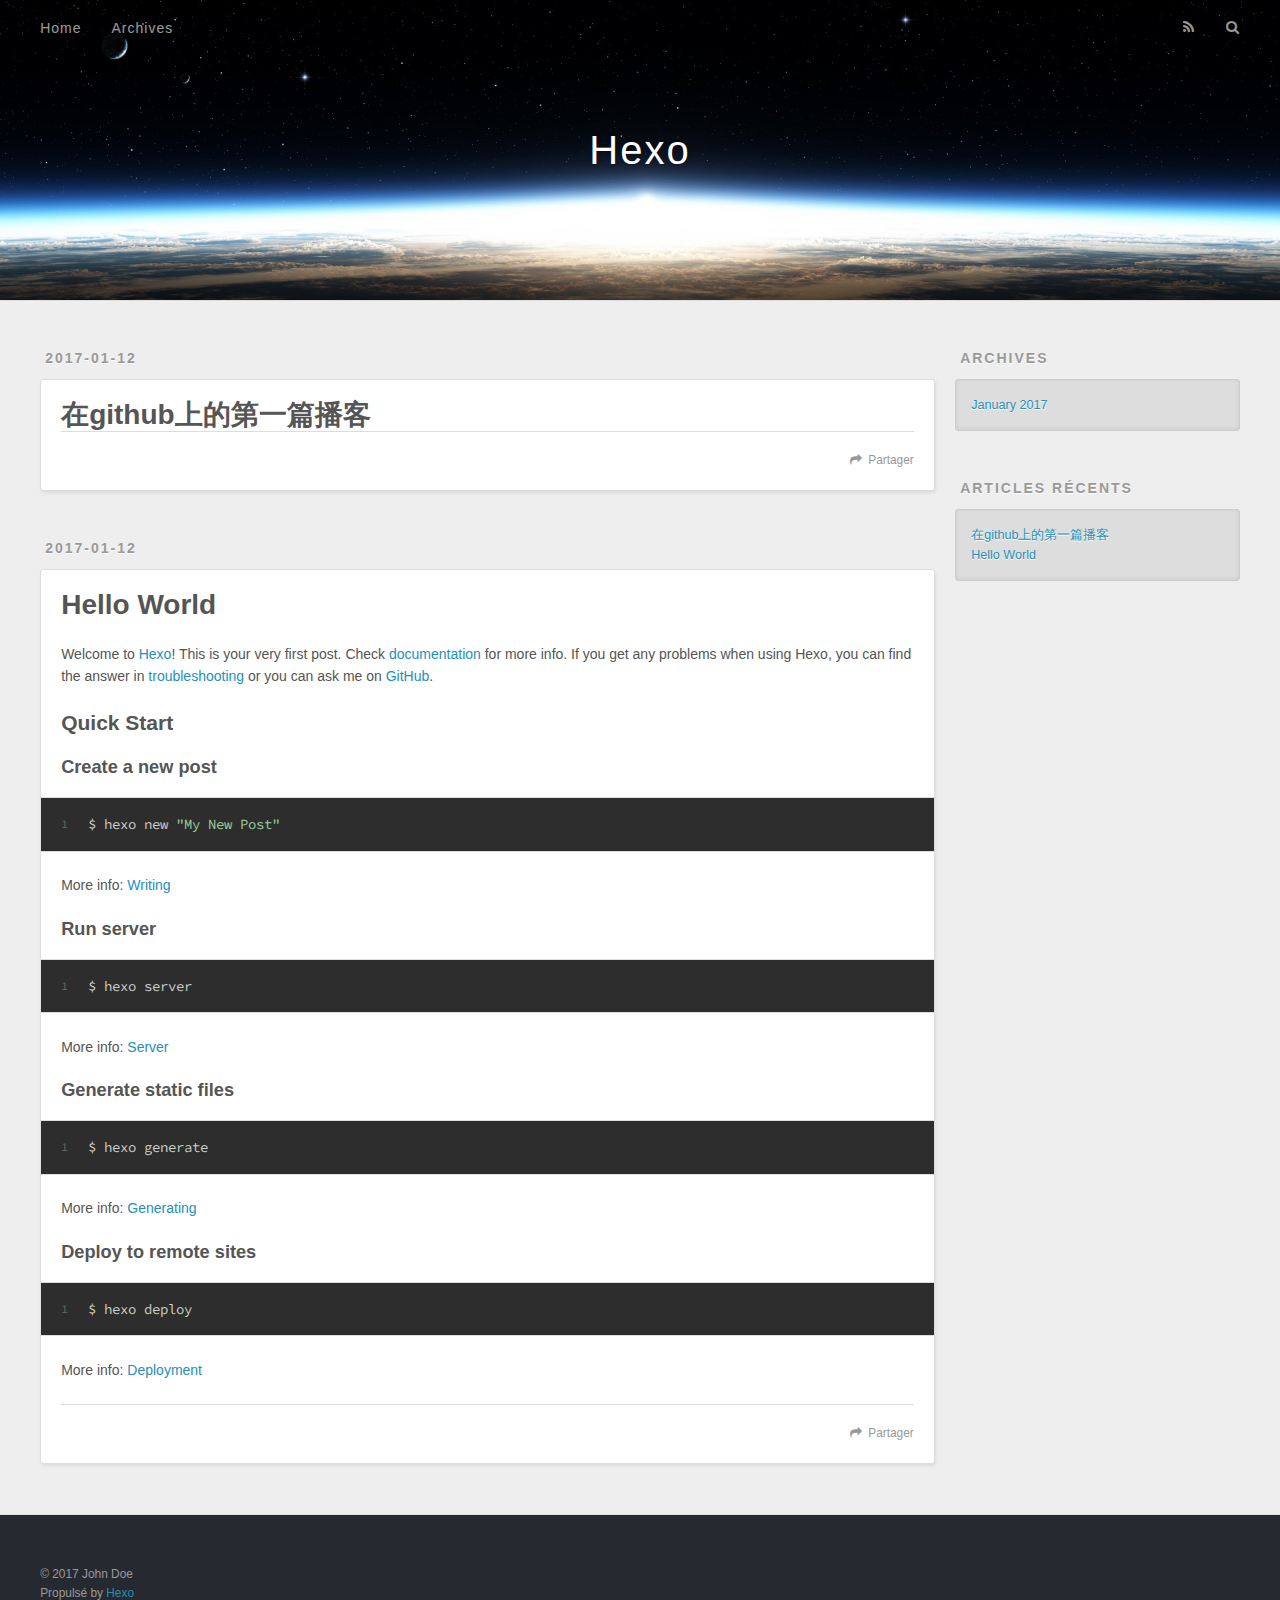
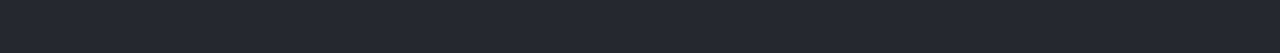
==== index.html @ 6d371002 "Site updated: 2017-01-12 11:27:15" ====
<!DOCTYPE html>
<html>
<head>
  <meta charset="utf-8">
  
  <title>Hexo</title>
  <meta name="viewport" content="width=device-width, initial-scale=1, maximum-scale=1">
  <meta property="og:type" content="website">
<meta property="og:title" content="Hexo">
<meta property="og:url" content="http://yoursite.com/index.html">
<meta property="og:site_name" content="Hexo">
<meta name="twitter:card" content="summary">
<meta name="twitter:title" content="Hexo">
  
    <link rel="alternate" href="/atom.xml" title="Hexo" type="application/atom+xml">
  
  
    <link rel="icon" href="/favicon.png">
  
  
    <link href="//fonts.googleapis.com/css?family=Source+Code+Pro" rel="stylesheet" type="text/css">
  
  <link rel="stylesheet" href="/css/style.css">
  

</head>

<body>
  <div id="container">
    <div id="wrap">
      <header id="header">
  <div id="banner"></div>
  <div id="header-outer" class="outer">
    <div id="header-title" class="inner">
      <h1 id="logo-wrap">
        <a href="/" id="logo">Hexo</a>
      </h1>
      
    </div>
    <div id="header-inner" class="inner">
      <nav id="main-nav">
        <a id="main-nav-toggle" class="nav-icon"></a>
        
          <a class="main-nav-link" href="/">Home</a>
        
          <a class="main-nav-link" href="/archives">Archives</a>
        
      </nav>
      <nav id="sub-nav">
        
          <a id="nav-rss-link" class="nav-icon" href="/atom.xml" title="Flux RSS"></a>
        
        <a id="nav-search-btn" class="nav-icon" title="Rechercher"></a>
      </nav>
      <div id="search-form-wrap">
        <form action="//google.com/search" method="get" accept-charset="UTF-8" class="search-form"><input type="search" name="q" results="0" class="search-form-input" placeholder="Search"><button type="submit" class="search-form-submit">&#xF002;</button><input type="hidden" name="sitesearch" value="http://yoursite.com"></form>
      </div>
    </div>
  </div>
</header>
      <div class="outer">
        <section id="main">
  
    <article id="post-article-title" class="article article-type-post" itemscope itemprop="blogPost">
  <div class="article-meta">
    <a href="/2017/01/12/article-title/" class="article-date">
  <time datetime="2017-01-12T03:21:33.000Z" itemprop="datePublished">2017-01-12</time>
</a>
    
  </div>
  <div class="article-inner">
    
    
      <header class="article-header">
        
  
    <h1 itemprop="name">
      <a class="article-title" href="/2017/01/12/article-title/">在github上的第一篇播客</a>
    </h1>
  

      </header>
    
    <div class="article-entry" itemprop="articleBody">
      
        
      
    </div>
    <footer class="article-footer">
      <a data-url="http://yoursite.com/2017/01/12/article-title/" data-id="cixtt9ewr0000ogtlp33upn6c" class="article-share-link">Partager</a>
      
      
    </footer>
  </div>
  
</article>


  
    <article id="post-hello-world" class="article article-type-post" itemscope itemprop="blogPost">
  <div class="article-meta">
    <a href="/2017/01/12/hello-world/" class="article-date">
  <time datetime="2017-01-12T02:37:30.314Z" itemprop="datePublished">2017-01-12</time>
</a>
    
  </div>
  <div class="article-inner">
    
    
      <header class="article-header">
        
  
    <h1 itemprop="name">
      <a class="article-title" href="/2017/01/12/hello-world/">Hello World</a>
    </h1>
  

      </header>
    
    <div class="article-entry" itemprop="articleBody">
      
        <p>Welcome to <a href="https://hexo.io/" target="_blank" rel="external">Hexo</a>! This is your very first post. Check <a href="https://hexo.io/docs/" target="_blank" rel="external">documentation</a> for more info. If you get any problems when using Hexo, you can find the answer in <a href="https://hexo.io/docs/troubleshooting.html" target="_blank" rel="external">troubleshooting</a> or you can ask me on <a href="https://github.com/hexojs/hexo/issues" target="_blank" rel="external">GitHub</a>.</p>
<h2 id="Quick-Start"><a href="#Quick-Start" class="headerlink" title="Quick Start"></a>Quick Start</h2><h3 id="Create-a-new-post"><a href="#Create-a-new-post" class="headerlink" title="Create a new post"></a>Create a new post</h3><figure class="highlight bash"><table><tr><td class="gutter"><pre><div class="line">1</div></pre></td><td class="code"><pre><div class="line">$ hexo new <span class="string">"My New Post"</span></div></pre></td></tr></table></figure>
<p>More info: <a href="https://hexo.io/docs/writing.html" target="_blank" rel="external">Writing</a></p>
<h3 id="Run-server"><a href="#Run-server" class="headerlink" title="Run server"></a>Run server</h3><figure class="highlight bash"><table><tr><td class="gutter"><pre><div class="line">1</div></pre></td><td class="code"><pre><div class="line">$ hexo server</div></pre></td></tr></table></figure>
<p>More info: <a href="https://hexo.io/docs/server.html" target="_blank" rel="external">Server</a></p>
<h3 id="Generate-static-files"><a href="#Generate-static-files" class="headerlink" title="Generate static files"></a>Generate static files</h3><figure class="highlight bash"><table><tr><td class="gutter"><pre><div class="line">1</div></pre></td><td class="code"><pre><div class="line">$ hexo generate</div></pre></td></tr></table></figure>
<p>More info: <a href="https://hexo.io/docs/generating.html" target="_blank" rel="external">Generating</a></p>
<h3 id="Deploy-to-remote-sites"><a href="#Deploy-to-remote-sites" class="headerlink" title="Deploy to remote sites"></a>Deploy to remote sites</h3><figure class="highlight bash"><table><tr><td class="gutter"><pre><div class="line">1</div></pre></td><td class="code"><pre><div class="line">$ hexo deploy</div></pre></td></tr></table></figure>
<p>More info: <a href="https://hexo.io/docs/deployment.html" target="_blank" rel="external">Deployment</a></p>

      
    </div>
    <footer class="article-footer">
      <a data-url="http://yoursite.com/2017/01/12/hello-world/" data-id="cixtt9ex60001ogtlxpns63i6" class="article-share-link">Partager</a>
      
      
    </footer>
  </div>
  
</article>


  

</section>
        
          <aside id="sidebar">
  
    

  
    

  
    
  
    
  <div class="widget-wrap">
    <h3 class="widget-title">Archives</h3>
    <div class="widget">
      <ul class="archive-list"><li class="archive-list-item"><a class="archive-list-link" href="/archives/2017/01/">January 2017</a></li></ul>
    </div>
  </div>


  
    
  <div class="widget-wrap">
    <h3 class="widget-title">Articles récents</h3>
    <div class="widget">
      <ul>
        
          <li>
            <a href="/2017/01/12/article-title/">在github上的第一篇播客</a>
          </li>
        
          <li>
            <a href="/2017/01/12/hello-world/">Hello World</a>
          </li>
        
      </ul>
    </div>
  </div>

  
</aside>
        
      </div>
      <footer id="footer">
  
  <div class="outer">
    <div id="footer-info" class="inner">
      &copy; 2017 John Doe<br>
      Propulsé by <a href="http://hexo.io/" target="_blank">Hexo</a>
    </div>
  </div>
</footer>
    </div>
    <nav id="mobile-nav">
  
    <a href="/" class="mobile-nav-link">Home</a>
  
    <a href="/archives" class="mobile-nav-link">Archives</a>
  
</nav>
    

<script src="//ajax.googleapis.com/ajax/libs/jquery/2.0.3/jquery.min.js"></script>


  <link rel="stylesheet" href="/fancybox/jquery.fancybox.css">
  <script src="/fancybox/jquery.fancybox.pack.js"></script>


<script src="/js/script.js"></script>

  </div>
</body>
</html>
---- css/style.css ----
body {
  width: 100%;
}
body:before,
body:after {
  content: "";
  display: table;
}
body:after {
  clear: both;
}
html,
body,
div,
span,
applet,
object,
iframe,
h1,
h2,
h3,
h4,
h5,
h6,
p,
blockquote,
pre,
a,
abbr,
acronym,
address,
big,
cite,
code,
del,
dfn,
em,
img,
ins,
kbd,
q,
s,
samp,
small,
strike,
strong,
sub,
sup,
tt,
var,
dl,
dt,
dd,
ol,
ul,
li,
fieldset,
form,
label,
legend,
table,
caption,
tbody,
tfoot,
thead,
tr,
th,
td {
  margin: 0;
  padding: 0;
  border: 0;
  outline: 0;
  font-weight: inherit;
  font-style: inherit;
  font-family: inherit;
  font-size: 100%;
  vertical-align: baseline;
}
body {
  line-height: 1;
  color: #000;
  background: #fff;
}
ol,
ul {
  list-style: none;
}
table {
  border-collapse: separate;
  border-spacing: 0;
  vertical-align: middle;
}
caption,
th,
td {
  text-align: left;
  font-weight: normal;
  vertical-align: middle;
}
a img {
  border: none;
}
input,
button {
  margin: 0;
  padding: 0;
}
input::-moz-focus-inner,
button::-moz-focus-inner {
  border: 0;
  padding: 0;
}
@font-face {
  font-family: FontAwesome;
  font-style: normal;
  font-weight: normal;
  src: url("fonts/fontawesome-webfont.eot?v=#4.0.3");
  src: url("fonts/fontawesome-webfont.eot?#iefix&v=#4.0.3") format("embedded-opentype"), url("fonts/fontawesome-webfont.woff?v=#4.0.3") format("woff"), url("fonts/fontawesome-webfont.ttf?v=#4.0.3") format("truetype"), url("fonts/fontawesome-webfont.svg#fontawesomeregular?v=#4.0.3") format("svg");
}
html,
body,
#container {
  height: 100%;
}
body {
  background: #eee;
  font: 14px "Helvetica Neue", Helvetica, Arial, sans-serif;
  -webkit-text-size-adjust: 100%;
}
.outer {
  max-width: 1220px;
  margin: 0 auto;
  padding: 0 20px;
}
.outer:before,
.outer:after {
  content: "";
  display: table;
}
.outer:after {
  clear: both;
}
.inner {
  display: inline;
  float: left;
  width: 98.33333333333333%;
  margin: 0 0.833333333333333%;
}
.left,
.alignleft {
  float: left;
}
.right,
.alignright {
  float: right;
}
.clear {
  clear: both;
}
#container {
  position: relative;
}
.mobile-nav-on {
  overflow: hidden;
}
#wrap {
  height: 100%;
  width: 100%;
  position: absolute;
  top: 0;
  left: 0;
  -webkit-transition: 0.2s ease-out;
  -moz-transition: 0.2s ease-out;
  -ms-transition: 0.2s ease-out;
  transition: 0.2s ease-out;
  z-index: 1;
  background: #eee;
}
.mobile-nav-on #wrap {
  left: 280px;
}
@media screen and (min-width: 768px) {
  #main {
    display: inline;
    float: left;
    width: 73.33333333333333%;
    margin: 0 0.833333333333333%;
  }
}
.article-date,
.article-category-link,
.archive-year,
.widget-title {
  text-decoration: none;
  text-transform: uppercase;
  letter-spacing: 2px;
  color: #999;
  margin-bottom: 1em;
  margin-left: 5px;
  line-height: 1em;
  text-shadow: 0 1px #fff;
  font-weight: bold;
}
.article-inner,
.archive-article-inner {
  background: #fff;
  -webkit-box-shadow: 1px 2px 3px #ddd;
  box-shadow: 1px 2px 3px #ddd;
  border: 1px solid #ddd;
  border-radius: 3px;
}
.article-entry h1,
.widget h1 {
  font-size: 2em;
}
.article-entry h2,
.widget h2 {
  font-size: 1.5em;
}
.article-entry h3,
.widget h3 {
  font-size: 1.3em;
}
.article-entry h4,
.widget h4 {
  font-size: 1.2em;
}
.article-entry h5,
.widget h5 {
  font-size: 1em;
}
.article-entry h6,
.widget h6 {
  font-size: 1em;
  color: #999;
}
.article-entry hr,
.widget hr {
  border: 1px dashed #ddd;
}
.article-entry strong,
.widget strong {
  font-weight: bold;
}
.article-entry em,
.widget em,
.article-entry cite,
.widget cite {
  font-style: italic;
}
.article-entry sup,
.widget sup,
.article-entry sub,
.widget sub {
  font-size: 0.75em;
  line-height: 0;
  position: relative;
  vertical-align: baseline;
}
.article-entry sup,
.widget sup {
  top: -0.5em;
}
.article-entry sub,
.widget sub {
  bottom: -0.2em;
}
.article-entry small,
.widget small {
  font-size: 0.85em;
}
.article-entry acronym,
.widget acronym,
.article-entry abbr,
.widget abbr {
  border-bottom: 1px dotted;
}
.article-entry ul,
.widget ul,
.article-entry ol,
.widget ol,
.article-entry dl,
.widget dl {
  margin: 0 20px;
  line-height: 1.6em;
}
.article-entry ul ul,
.widget ul ul,
.article-entry ol ul,
.widget ol ul,
.article-entry ul ol,
.widget ul ol,
.article-entry ol ol,
.widget ol ol {
  margin-top: 0;
  margin-bottom: 0;
}
.article-entry ul,
.widget ul {
  list-style: disc;
}
.article-entry ol,
.widget ol {
  list-style: decimal;
}
.article-entry dt,
.widget dt {
  font-weight: bold;
}
#header {
  height: 300px;
  position: relative;
  border-bottom: 1px solid #ddd;
}
#header:before,
#header:after {
  content: "";
  position: absolute;
  left: 0;
  right: 0;
  height: 40px;
}
#header:before {
  top: 0;
  background: -webkit-linear-gradient(rgba(0,0,0,0.2), transparent);
  background: -moz-linear-gradient(rgba(0,0,0,0.2), transparent);
  background: -ms-linear-gradient(rgba(0,0,0,0.2), transparent);
  background: linear-gradient(rgba(0,0,0,0.2), transparent);
}
#header:after {
  bottom: 0;
  background: -webkit-linear-gradient(transparent, rgba(0,0,0,0.2));
  background: -moz-linear-gradient(transparent, rgba(0,0,0,0.2));
  background: -ms-linear-gradient(transparent, rgba(0,0,0,0.2));
  background: linear-gradient(transparent, rgba(0,0,0,0.2));
}
#header-outer {
  height: 100%;
  position: relative;
}
#header-inner {
  position: relative;
  overflow: hidden;
}
#banner {
  position: absolute;
  top: 0;
  left: 0;
  width: 100%;
  height: 100%;
  background: url("images/banner.jpg") center #000;
  -webkit-background-size: cover;
  -moz-background-size: cover;
  background-size: cover;
  z-index: -1;
}
#header-title {
  text-align: center;
  height: 40px;
  position: absolute;
  top: 50%;
  left: 0;
  margin-top: -20px;
}
#logo,
#subtitle {
  text-decoration: none;
  color: #fff;
  font-weight: 300;
  text-shadow: 0 1px 4px rgba(0,0,0,0.3);
}
#logo {
  font-size: 40px;
  line-height: 40px;
  letter-spacing: 2px;
}
#subtitle {
  font-size: 16px;
  line-height: 16px;
  letter-spacing: 1px;
}
#subtitle-wrap {
  margin-top: 16px;
}
#main-nav {
  float: left;
  margin-left: -15px;
}
.nav-icon,
.main-nav-link {
  float: left;
  color: #fff;
  opacity: 0.6;
  text-decoration: none;
  text-shadow: 0 1px rgba(0,0,0,0.2);
  -webkit-transition: opacity 0.2s;
  -moz-transition: opacity 0.2s;
  -ms-transition: opacity 0.2s;
  transition: opacity 0.2s;
  display: block;
  padding: 20px 15px;
}
.nav-icon:hover,
.main-nav-link:hover {
  opacity: 1;
}
.nav-icon {
  font-family: FontAwesome;
  text-align: center;
  font-size: 14px;
  width: 14px;
  height: 14px;
  padding: 20px 15px;
  position: relative;
  cursor: pointer;
}
.main-nav-link {
  font-weight: 300;
  letter-spacing: 1px;
}
@media screen and (max-width: 479px) {
  .main-nav-link {
    display: none;
  }
}
#main-nav-toggle {
  display: none;
}
#main-nav-toggle:before {
  content: "\f0c9";
}
@media screen and (max-width: 479px) {
  #main-nav-toggle {
    display: block;
  }
}
#sub-nav {
  float: right;
  margin-right: -15px;
}
#nav-rss-link:before {
  content: "\f09e";
}
#nav-search-btn:before {
  content: "\f002";
}
#search-form-wrap {
  position: absolute;
  top: 15px;
  width: 150px;
  height: 30px;
  right: -150px;
  opacity: 0;
  -webkit-transition: 0.2s ease-out;
  -moz-transition: 0.2s ease-out;
  -ms-transition: 0.2s ease-out;
  transition: 0.2s ease-out;
}
#search-form-wrap.on {
  opacity: 1;
  right: 0;
}
@media screen and (max-width: 479px) {
  #search-form-wrap {
    width: 100%;
    right: -100%;
  }
}
.search-form {
  position: absolute;
  top: 0;
  left: 0;
  right: 0;
  background: #fff;
  padding: 5px 15px;
  border-radius: 15px;
  -webkit-box-shadow: 0 0 10px rgba(0,0,0,0.3);
  box-shadow: 0 0 10px rgba(0,0,0,0.3);
}
.search-form-input {
  border: none;
  background: none;
  color: #555;
  width: 100%;
  font: 13px "Helvetica Neue", Helvetica, Arial, sans-serif;
  outline: none;
}
.search-form-input::-webkit-search-results-decoration,
.search-form-input::-webkit-search-cancel-button {
  -webkit-appearance: none;
}
.search-form-submit {
  position: absolute;
  top: 50%;
  right: 10px;
  margin-top: -7px;
  font: 13px FontAwesome;
  border: none;
  background: none;
  color: #bbb;
  cursor: pointer;
}
.search-form-submit:hover,
.search-form-submit:focus {
  color: #777;
}
.article {
  margin: 50px 0;
}
.article-inner {
  overflow: hidden;
}
.article-meta:before,
.article-meta:after {
  content: "";
  display: table;
}
.article-meta:after {
  clear: both;
}
.article-date {
  float: left;
}
.article-category {
  float: left;
  line-height: 1em;
  color: #ccc;
  text-shadow: 0 1px #fff;
  margin-left: 8px;
}
.article-category:before {
  content: "\2022";
}
.article-category-link {
  margin: 0 12px 1em;
}
.article-header {
  padding: 20px 20px 0;
}
.article-title {
  text-decoration: none;
  font-size: 2em;
  font-weight: bold;
  color: #555;
  line-height: 1.1em;
  -webkit-transition: color 0.2s;
  -moz-transition: color 0.2s;
  -ms-transition: color 0.2s;
  transition: color 0.2s;
}
a.article-title:hover {
  color: #258fb8;
}
.article-entry {
  color: #555;
  padding: 0 20px;
}
.article-entry:before,
.article-entry:after {
  content: "";
  display: table;
}
.article-entry:after {
  clear: both;
}
.article-entry p,
.article-entry table {
  line-height: 1.6em;
  margin: 1.6em 0;
}
.article-entry h1,
.article-entry h2,
.article-entry h3,
.article-entry h4,
.article-entry h5,
.article-entry h6 {
  font-weight: bold;
}
.article-entry h1,
.article-entry h2,
.article-entry h3,
.article-entry h4,
.article-entry h5,
.article-entry h6 {
  line-height: 1.1em;
  margin: 1.1em 0;
}
.article-entry a {
  color: #258fb8;
  text-decoration: none;
}
.article-entry a:hover {
  text-decoration: underline;
}
.article-entry ul,
.article-entry ol,
.article-entry dl {
  margin-top: 1.6em;
  margin-bottom: 1.6em;
}
.article-entry img,
.article-entry video {
  max-width: 100%;
  height: auto;
  display: block;
  margin: auto;
}
.article-entry iframe {
  border: none;
}
.article-entry table {
  width: 100%;
  border-collapse: collapse;
  border-spacing: 0;
}
.article-entry th {
  font-weight: bold;
  border-bottom: 3px solid #ddd;
  padding-bottom: 0.5em;
}
.article-entry td {
  border-bottom: 1px solid #ddd;
  padding: 10px 0;
}
.article-entry blockquote {
  font-family: Georgia, "Times New Roman", serif;
  font-size: 1.4em;
  margin: 1.6em 20px;
  text-align: center;
}
.article-entry blockquote footer {
  font-size: 14px;
  margin: 1.6em 0;
  font-family: "Helvetica Neue", Helvetica, Arial, sans-serif;
}
.article-entry blockquote footer cite:before {
  content: "—";
  padding: 0 0.5em;
}
.article-entry .pullquote {
  text-align: left;
  width: 45%;
  margin: 0;
}
.article-entry .pullquote.left {
  margin-left: 0.5em;
  margin-right: 1em;
}
.article-entry .pullquote.right {
  margin-right: 0.5em;
  margin-left: 1em;
}
.article-entry .caption {
  color: #999;
  display: block;
  font-size: 0.9em;
  margin-top: 0.5em;
  position: relative;
  text-align: center;
}
.article-entry .video-container {
  position: relative;
  padding-top: 56.25%;
  height: 0;
  overflow: hidden;
}
.article-entry .video-container iframe,
.article-entry .video-container object,
.article-entry .video-container embed {
  position: absolute;
  top: 0;
  left: 0;
  width: 100%;
  height: 100%;
  margin-top: 0;
}
.article-more-link a {
  display: inline-block;
  line-height: 1em;
  padding: 6px 15px;
  border-radius: 15px;
  background: #eee;
  color: #999;
  text-shadow: 0 1px #fff;
  text-decoration: none;
}
.article-more-link a:hover {
  background: #258fb8;
  color: #fff;
  text-decoration: none;
  text-shadow: 0 1px #1e7293;
}
.article-footer {
  font-size: 0.85em;
  line-height: 1.6em;
  border-top: 1px solid #ddd;
  padding-top: 1.6em;
  margin: 0 20px 20px;
}
.article-footer:before,
.article-footer:after {
  content: "";
  display: table;
}
.article-footer:after {
  clear: both;
}
.article-footer a {
  color: #999;
  text-decoration: none;
}
.article-footer a:hover {
  color: #555;
}
.article-tag-list-item {
  float: left;
  margin-right: 10px;
}
.article-tag-list-link:before {
  content: "#";
}
.article-comment-link {
  float: right;
}
.article-comment-link:before {
  content: "\f075";
  font-family: FontAwesome;
  padding-right: 8px;
}
.article-share-link {
  cursor: pointer;
  float: right;
  margin-left: 20px;
}
.article-share-link:before {
  content: "\f064";
  font-family: FontAwesome;
  padding-right: 6px;
}
#article-nav {
  position: relative;
}
#article-nav:before,
#article-nav:after {
  content: "";
  display: table;
}
#article-nav:after {
  clear: both;
}
@media screen and (min-width: 768px) {
  #article-nav {
    margin: 50px 0;
  }
  #article-nav:before {
    width: 8px;
    height: 8px;
    position: absolute;
    top: 50%;
    left: 50%;
    margin-top: -4px;
    margin-left: -4px;
    content: "";
    border-radius: 50%;
    background: #ddd;
    -webkit-box-shadow: 0 1px 2px #fff;
    box-shadow: 0 1px 2px #fff;
  }
}
.article-nav-link-wrap {
  text-decoration: none;
  text-shadow: 0 1px #fff;
  color: #999;
  -webkit-box-sizing: border-box;
  -moz-box-sizing: border-box;
  box-sizing: border-box;
  margin-top: 50px;
  text-align: center;
  display: block;
}
.article-nav-link-wrap:hover {
  color: #555;
}
@media screen and (min-width: 768px) {
  .article-nav-link-wrap {
    width: 50%;
    margin-top: 0;
  }
}
@media screen and (min-width: 768px) {
  #article-nav-newer {
    float: left;
    text-align: right;
    padding-right: 20px;
  }
}
@media screen and (min-width: 768px) {
  #article-nav-older {
    float: right;
    text-align: left;
    padding-left: 20px;
  }
}
.article-nav-caption {
  text-transform: uppercase;
  letter-spacing: 2px;
  color: #ddd;
  line-height: 1em;
  font-weight: bold;
}
#article-nav-newer .article-nav-caption {
  margin-right: -2px;
}
.article-nav-title {
  font-size: 0.85em;
  line-height: 1.6em;
  margin-top: 0.5em;
}
.article-share-box {
  position: absolute;
  display: none;
  background: #fff;
  -webkit-box-shadow: 1px 2px 10px rgba(0,0,0,0.2);
  box-shadow: 1px 2px 10px rgba(0,0,0,0.2);
  border-radius: 3px;
  margin-left: -145px;
  overflow: hidden;
  z-index: 1;
}
.article-share-box.on {
  display: block;
}
.article-share-input {
  width: 100%;
  background: none;
  -webkit-box-sizing: border-box;
  -moz-box-sizing: border-box;
  box-sizing: border-box;
  font: 14px "Helvetica Neue", Helvetica, Arial, sans-serif;
  padding: 0 15px;
  color: #555;
  outline: none;
  border: 1px solid #ddd;
  border-radius: 3px 3px 0 0;
  height: 36px;
  line-height: 36px;
}
.article-share-links {
  background: #eee;
}
.article-share-links:before,
.article-share-links:after {
  content: "";
  display: table;
}
.article-share-links:after {
  clear: both;
}
.article-share-twitter,
.article-share-facebook,
.article-share-pinterest,
.article-share-google {
  width: 50px;
  height: 36px;
  display: block;
  float: left;
  position: relative;
  color: #999;
  text-shadow: 0 1px #fff;
}
.article-share-twitter:before,
.article-share-facebook:before,
.article-share-pinterest:before,
.article-share-google:before {
  font-size: 20px;
  font-family: FontAwesome;
  width: 20px;
  height: 20px;
  position: absolute;
  top: 50%;
  left: 50%;
  margin-top: -10px;
  margin-left: -10px;
  text-align: center;
}
.article-share-twitter:hover,
.article-share-facebook:hover,
.article-share-pinterest:hover,
.article-share-google:hover {
  color: #fff;
}
.article-share-twitter:before {
  content: "\f099";
}
.article-share-twitter:hover {
  background: #00aced;
  text-shadow: 0 1px #008abe;
}
.article-share-facebook:before {
  content: "\f09a";
}
.article-share-facebook:hover {
  background: #3b5998;
  text-shadow: 0 1px #2f477a;
}
.article-share-pinterest:before {
  content: "\f0d2";
}
.article-share-pinterest:hover {
  background: #cb2027;
  text-shadow: 0 1px #a21a1f;
}
.article-share-google:before {
  content: "\f0d5";
}
.article-share-google:hover {
  background: #dd4b39;
  text-shadow: 0 1px #be3221;
}
.article-gallery {
  background: #000;
  position: relative;
}
.article-gallery-photos {
  position: relative;
  overflow: hidden;
}
.article-gallery-img {
  display: none;
  max-width: 100%;
}
.article-gallery-img:first-child {
  display: block;
}
.article-gallery-img.loaded {
  position: absolute;
  display: block;
}
.article-gallery-img img {
  display: block;
  max-width: 100%;
  margin: 0 auto;
}
#comments {
  background: #fff;
  -webkit-box-shadow: 1px 2px 3px #ddd;
  box-shadow: 1px 2px 3px #ddd;
  padding: 20px;
  border: 1px solid #ddd;
  border-radius: 3px;
  margin: 50px 0;
}
#comments a {
  color: #258fb8;
}
.archives-wrap {
  margin: 50px 0;
}
.archives:before,
.archives:after {
  content: "";
  display: table;
}
.archives:after {
  clear: both;
}
.archive-year-wrap {
  margin-bottom: 1em;
}
.archives {
  -webkit-column-gap: 10px;
  -moz-column-gap: 10px;
  column-gap: 10px;
}
@media screen and (min-width: 480px) and (max-width: 767px) {
  .archives {
    -webkit-column-count: 2;
    -moz-column-count: 2;
    column-count: 2;
  }
}
@media screen and (min-width: 768px) {
  .archives {
    -webkit-column-count: 3;
    -moz-column-count: 3;
    column-count: 3;
  }
}
.archive-article {
  -webkit-column-break-inside: avoid;
  page-break-inside: avoid;
  overflow: hidden;
  break-inside: avoid-column;
}
.archive-article-inner {
  padding: 10px;
  margin-bottom: 15px;
}
.archive-article-title {
  text-decoration: none;
  font-weight: bold;
  color: #555;
  -webkit-transition: color 0.2s;
  -moz-transition: color 0.2s;
  -ms-transition: color 0.2s;
  transition: color 0.2s;
  line-height: 1.6em;
}
.archive-article-title:hover {
  color: #258fb8;
}
.archive-article-footer {
  margin-top: 1em;
}
.archive-article-date {
  color: #999;
  text-decoration: none;
  font-size: 0.85em;
  line-height: 1em;
  margin-bottom: 0.5em;
  display: block;
}
#page-nav {
  margin: 50px auto;
  background: #fff;
  -webkit-box-shadow: 1px 2px 3px #ddd;
  box-shadow: 1px 2px 3px #ddd;
  border: 1px solid #ddd;
  border-radius: 3px;
  text-align: center;
  color: #999;
  overflow: hidden;
}
#page-nav:before,
#page-nav:after {
  content: "";
  display: table;
}
#page-nav:after {
  clear: both;
}
#page-nav a,
#page-nav span {
  padding: 10px 20px;
  line-height: 1;
  height: 2ex;
}
#page-nav a {
  color: #999;
  text-decoration: none;
}
#page-nav a:hover {
  background: #999;
  color: #fff;
}
#page-nav .prev {
  float: left;
}
#page-nav .next {
  float: right;
}
#page-nav .page-number {
  display: inline-block;
}
@media screen and (max-width: 479px) {
  #page-nav .page-number {
    display: none;
  }
}
#page-nav .current {
  color: #555;
  font-weight: bold;
}
#page-nav .space {
  color: #ddd;
}
#footer {
  background: #262a30;
  padding: 50px 0;
  border-top: 1px solid #ddd;
  color: #999;
}
#footer a {
  color: #258fb8;
  text-decoration: none;
}
#footer a:hover {
  text-decoration: underline;
}
#footer-info {
  line-height: 1.6em;
  font-size: 0.85em;
}
.article-entry pre,
.article-entry .highlight {
  background: #2d2d2d;
  margin: 0 -20px;
  padding: 15px 20px;
  border-style: solid;
  border-color: #ddd;
  border-width: 1px 0;
  overflow: auto;
  color: #ccc;
  line-height: 22.400000000000002px;
}
.article-entry .highlight .gutter pre,
.article-entry .gist .gist-file .gist-data .line-numbers {
  color: #666;
  font-size: 0.85em;
}
.article-entry pre,
.article-entry code {
  font-family: "Source Code Pro", Consolas, Monaco, Menlo, Consolas, monospace;
}
.article-entry code {
  background: #eee;
  text-shadow: 0 1px #fff;
  padding: 0 0.3em;
}
.article-entry pre code {
  background: none;
  text-shadow: none;
  padding: 0;
}
.article-entry .highlight pre {
  border: none;
  margin: 0;
  padding: 0;
}
.article-entry .highlight table {
  margin: 0;
  width: auto;
}
.article-entry .highlight td {
  border: none;
  padding: 0;
}
.article-entry .highlight figcaption {
  font-size: 0.85em;
  color: #999;
  line-height: 1em;
  margin-bottom: 1em;
}
.article-entry .highlight figcaption:before,
.article-entry .highlight figcaption:after {
  content: "";
  display: table;
}
.article-entry .highlight figcaption:after {
  clear: both;
}
.article-entry .highlight figcaption a {
  float: right;
}
.article-entry .highlight .gutter pre {
  text-align: right;
  padding-right: 20px;
}
.article-entry .highlight .line {
  height: 22.400000000000002px;
}
.article-entry .highlight .line.marked {
  background: #515151;
}
.article-entry .gist {
  margin: 0 -20px;
  border-style: solid;
  border-color: #ddd;
  border-width: 1px 0;
  background: #2d2d2d;
  padding: 15px 20px 15px 0;
}
.article-entry .gist .gist-file {
  border: none;
  font-family: "Source Code Pro", Consolas, Monaco, Menlo, Consolas, monospace;
  margin: 0;
}
.article-entry .gist .gist-file .gist-data {
  background: none;
  border: none;
}
.article-entry .gist .gist-file .gist-data .line-numbers {
  background: none;
  border: none;
  padding: 0 20px 0 0;
}
.article-entry .gist .gist-file .gist-data .line-data {
  padding: 0 !important;
}
.article-entry .gist .gist-file .highlight {
  margin: 0;
  padding: 0;
  border: none;
}
.article-entry .gist .gist-file .gist-meta {
  background: #2d2d2d;
  color: #999;
  font: 0.85em "Helvetica Neue", Helvetica, Arial, sans-serif;
  text-shadow: 0 0;
  padding: 0;
  margin-top: 1em;
  margin-left: 20px;
}
.article-entry .gist .gist-file .gist-meta a {
  color: #258fb8;
  font-weight: normal;
}
.article-entry .gist .gist-file .gist-meta a:hover {
  text-decoration: underline;
}
pre .comment,
pre .title {
  color: #999;
}
pre .variable,
pre .attribute,
pre .tag,
pre .regexp,
pre .ruby .constant,
pre .xml .tag .title,
pre .xml .pi,
pre .xml .doctype,
pre .html .doctype,
pre .css .id,
pre .css .class,
pre .css .pseudo {
  color: #f2777a;
}
pre .number,
pre .preprocessor,
pre .built_in,
pre .literal,
pre .params,
pre .constant {
  color: #f99157;
}
pre .class,
pre .ruby .class .title,
pre .css .rules .attribute {
  color: #9c9;
}
pre .string,
pre .value,
pre .inheritance,
pre .header,
pre .ruby .symbol,
pre .xml .cdata {
  color: #9c9;
}
pre .css .hexcolor {
  color: #6cc;
}
pre .function,
pre .python .decorator,
pre .python .title,
pre .ruby .function .title,
pre .ruby .title .keyword,
pre .perl .sub,
pre .javascript .title,
pre .coffeescript .title {
  color: #69c;
}
pre .keyword,
pre .javascript .function {
  color: #c9c;
}
@media screen and (max-width: 479px) {
  #mobile-nav {
    position: absolute;
    top: 0;
    left: 0;
    width: 280px;
    height: 100%;
    background: #191919;
    border-right: 1px solid #fff;
  }
}
@media screen and (max-width: 479px) {
  .mobile-nav-link {
    display: block;
    color: #999;
    text-decoration: none;
    padding: 15px 20px;
    font-weight: bold;
  }
  .mobile-nav-link:hover {
    color: #fff;
  }
}
@media screen and (min-width: 768px) {
  #sidebar {
    display: inline;
    float: left;
    width: 23.333333333333332%;
    margin: 0 0.833333333333333%;
  }
}
.widget-wrap {
  margin: 50px 0;
}
.widget {
  color: #777;
  text-shadow: 0 1px #fff;
  background: #ddd;
  -webkit-box-shadow: 0 -1px 4px #ccc inset;
  box-shadow: 0 -1px 4px #ccc inset;
  border: 1px solid #ccc;
  padding: 15px;
  border-radius: 3px;
}
.widget a {
  color: #258fb8;
  text-decoration: none;
}
.widget a:hover {
  text-decoration: underline;
}
.widget ul ul,
.widget ol ul,
.widget dl ul,
.widget ul ol,
.widget ol ol,
.widget dl ol,
.widget ul dl,
.widget ol dl,
.widget dl dl {
  margin-left: 15px;
  list-style: disc;
}
.widget {
  line-height: 1.6em;
  word-wrap: break-word;
  font-size: 0.9em;
}
.widget ul,
.widget ol {
  list-style: none;
  margin: 0;
}
.widget ul ul,
.widget ol ul,
.widget ul ol,
.widget ol ol {
  margin: 0 20px;
}
.widget ul ul,
.widget ol ul {
  list-style: disc;
}
.widget ul ol,
.widget ol ol {
  list-style: decimal;
}
.category-list-count,
.tag-list-count,
.archive-list-count {
  padding-left: 5px;
  color: #999;
  font-size: 0.85em;
}
.category-list-count:before,
.tag-list-count:before,
.archive-list-count:before {
  content: "(";
}
.category-list-count:after,
.tag-list-count:after,
.archive-list-count:after {
  content: ")";
}
.tagcloud a {
  margin-right: 5px;
  display: inline-block;
}
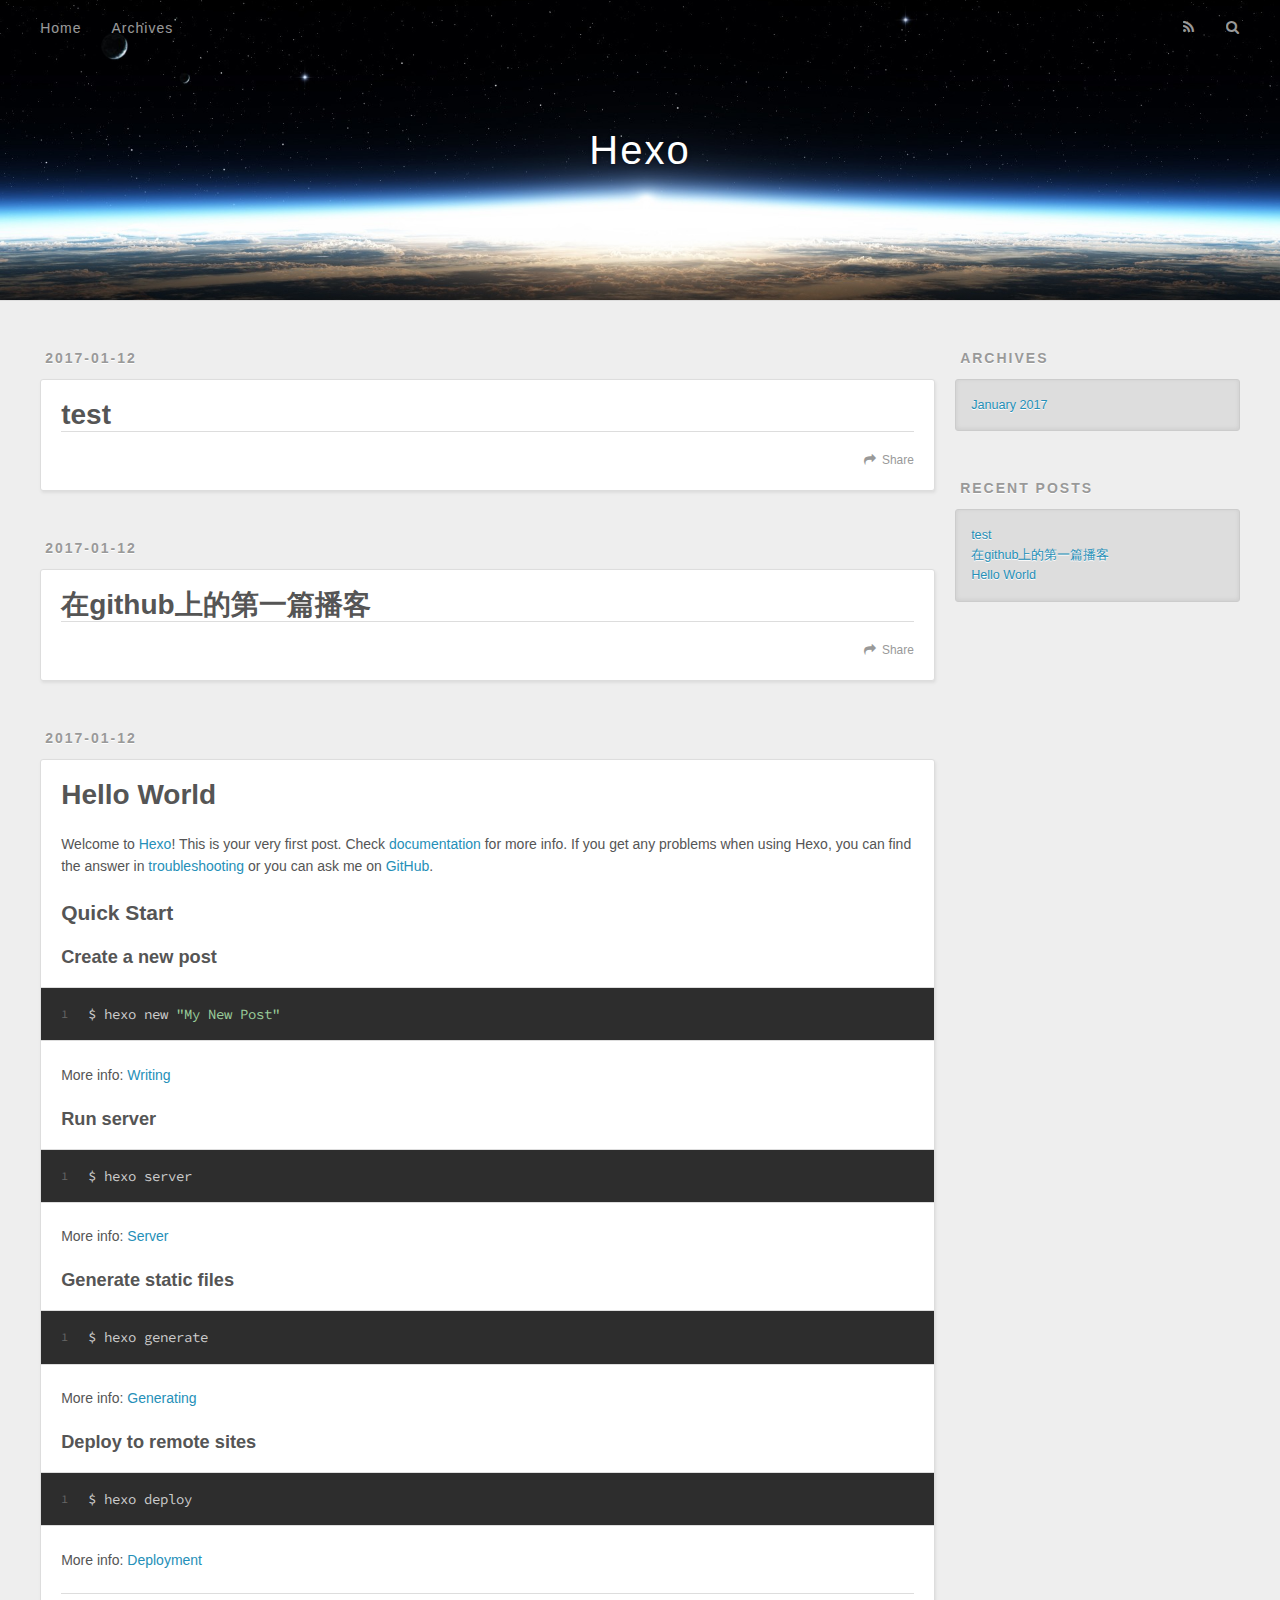
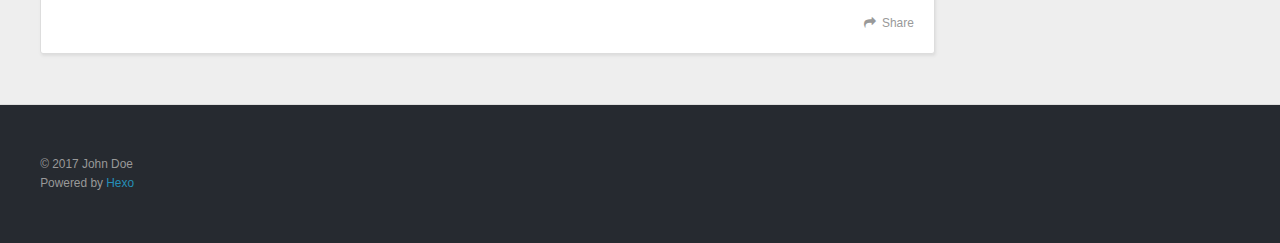
==== commit 1afa8351: "Site updated: 2017-01-12 11:48:03" ====
--- a/index.html
+++ b/index.html
@@ -48,9 +48,9 @@
       </nav>
       <nav id="sub-nav">
         
-          <a id="nav-rss-link" class="nav-icon" href="/atom.xml" title="Flux RSS"></a>
-        
-        <a id="nav-search-btn" class="nav-icon" title="Rechercher"></a>
+          <a id="nav-rss-link" class="nav-icon" href="/atom.xml" title="RSS Feed"></a>
+        
+        <a id="nav-search-btn" class="nav-icon" title="Search"></a>
       </nav>
       <div id="search-form-wrap">
         <form action="//google.com/search" method="get" accept-charset="UTF-8" class="search-form"><input type="search" name="q" results="0" class="search-form-input" placeholder="Search"><button type="submit" class="search-form-submit">&#xF002;</button><input type="hidden" name="sitesearch" value="http://yoursite.com"></form>
@@ -60,6 +60,42 @@
 </header>
       <div class="outer">
         <section id="main">
+  
+    <article id="post-test" class="article article-type-post" itemscope itemprop="blogPost">
+  <div class="article-meta">
+    <a href="/2017/01/12/test/" class="article-date">
+  <time datetime="2017-01-12T03:47:40.000Z" itemprop="datePublished">2017-01-12</time>
+</a>
+    
+  </div>
+  <div class="article-inner">
+    
+    
+      <header class="article-header">
+        
+  
+    <h1 itemprop="name">
+      <a class="article-title" href="/2017/01/12/test/">test</a>
+    </h1>
+  
+
+      </header>
+    
+    <div class="article-entry" itemprop="articleBody">
+      
+        
+      
+    </div>
+    <footer class="article-footer">
+      <a data-url="http://yoursite.com/2017/01/12/test/" data-id="cixtu47px0002wstlmp5h32xk" class="article-share-link">Share</a>
+      
+      
+    </footer>
+  </div>
+  
+</article>
+
+
   
     <article id="post-article-title" class="article article-type-post" itemscope itemprop="blogPost">
   <div class="article-meta">
@@ -87,7 +123,7 @@
       
     </div>
     <footer class="article-footer">
-      <a data-url="http://yoursite.com/2017/01/12/article-title/" data-id="cixtt9ewr0000ogtlp33upn6c" class="article-share-link">Partager</a>
+      <a data-url="http://yoursite.com/2017/01/12/article-title/" data-id="cixtu47pj0000wstlky2h3zij" class="article-share-link">Share</a>
       
       
     </footer>
@@ -132,7 +168,7 @@
       
     </div>
     <footer class="article-footer">
-      <a data-url="http://yoursite.com/2017/01/12/hello-world/" data-id="cixtt9ex60001ogtlxpns63i6" class="article-share-link">Partager</a>
+      <a data-url="http://yoursite.com/2017/01/12/hello-world/" data-id="cixtu47ps0001wstlr3s9ci53" class="article-share-link">Share</a>
       
       
     </footer>
@@ -167,9 +203,13 @@
   
     
   <div class="widget-wrap">
-    <h3 class="widget-title">Articles récents</h3>
+    <h3 class="widget-title">Recent Posts</h3>
     <div class="widget">
       <ul>
+        
+          <li>
+            <a href="/2017/01/12/test/">test</a>
+          </li>
         
           <li>
             <a href="/2017/01/12/article-title/">在github上的第一篇播客</a>
@@ -192,7 +232,7 @@
   <div class="outer">
     <div id="footer-info" class="inner">
       &copy; 2017 John Doe<br>
-      Propulsé by <a href="http://hexo.io/" target="_blank">Hexo</a>
+      Powered by <a href="http://hexo.io/" target="_blank">Hexo</a>
     </div>
   </div>
 </footer>
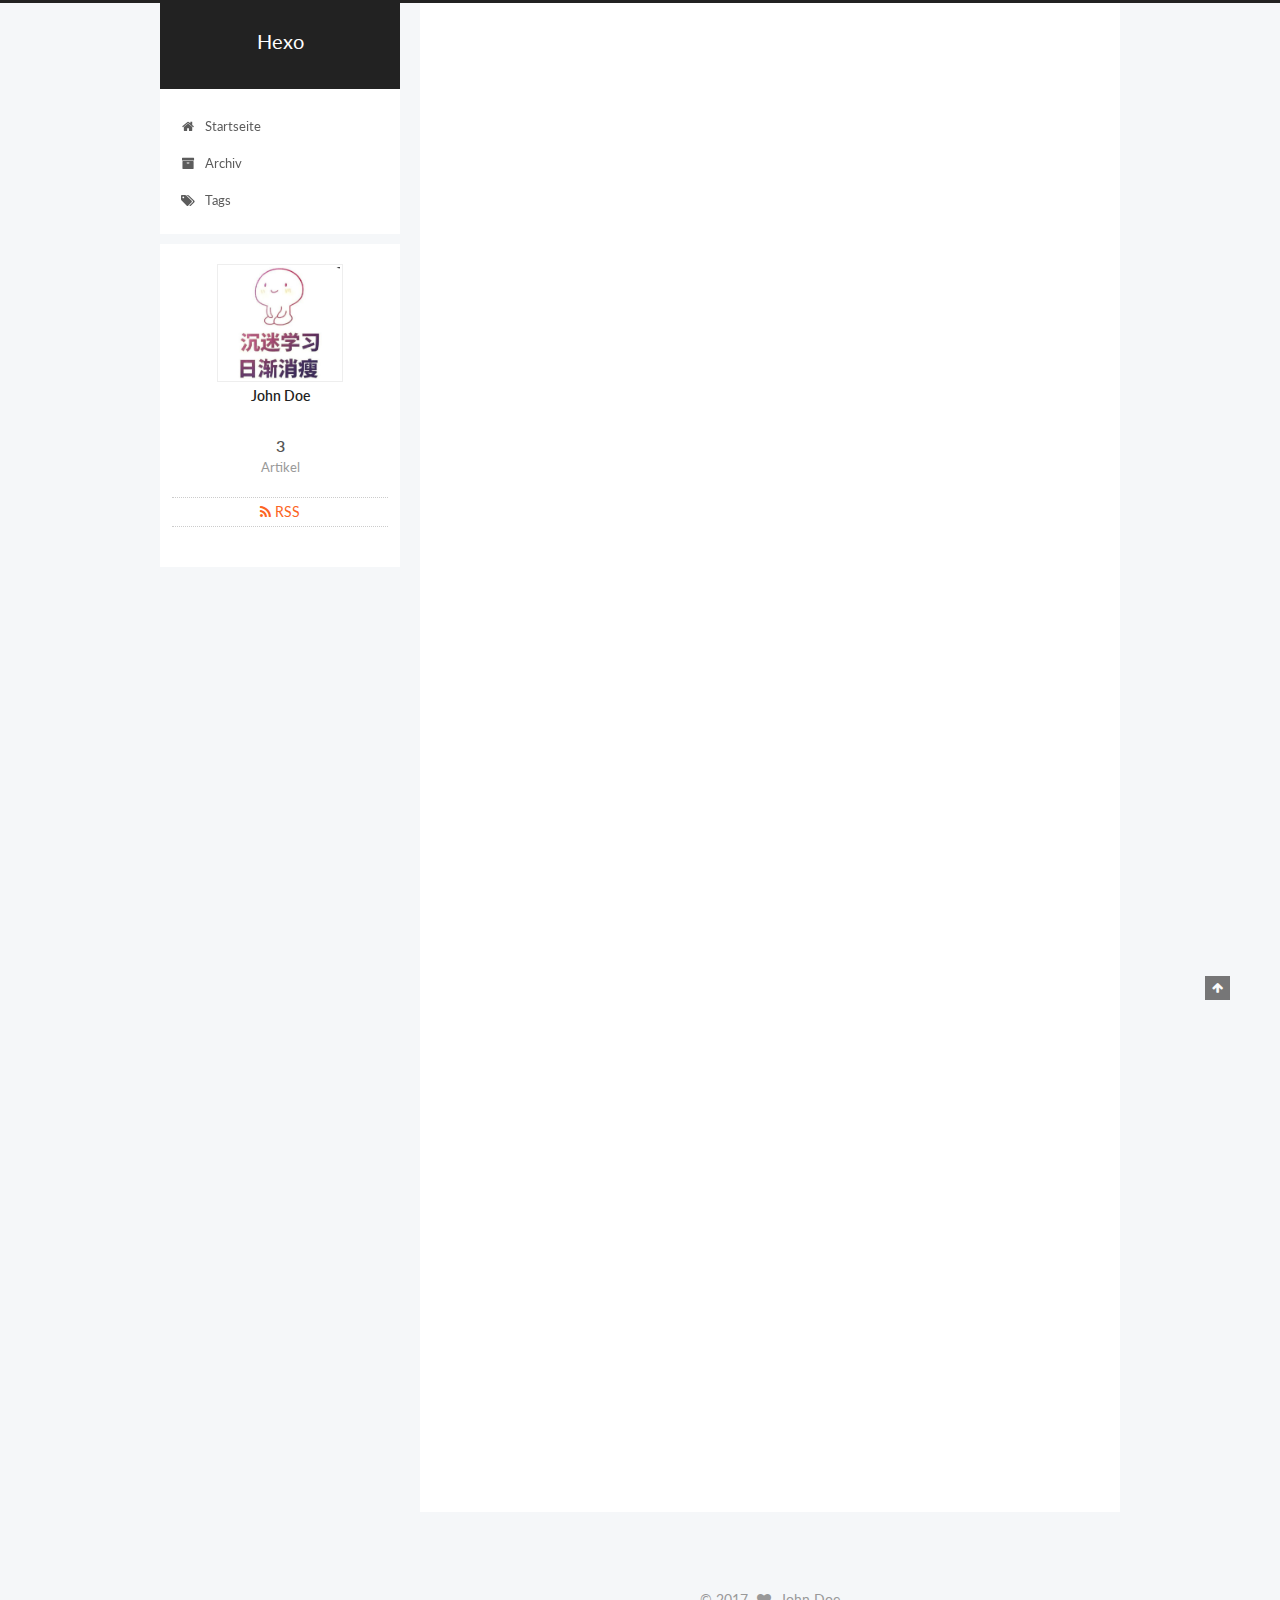
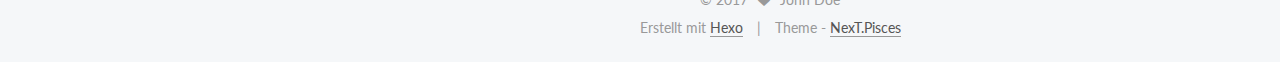
==== commit 141a0530: "Site updated: 2017-01-12 14:56:21" ====
--- a/index.html
+++ b/index.html
@@ -1,161 +1,562 @@
-<!DOCTYPE html>
-<html>
+<!doctype html>
+
+
+
+  
+
+
+<html class="theme-next pisces use-motion" lang="">
 <head>
-  <meta charset="utf-8">
-  
-  <title>Hexo</title>
-  <meta name="viewport" content="width=device-width, initial-scale=1, maximum-scale=1">
-  <meta property="og:type" content="website">
+  <meta charset="UTF-8"/>
+<meta http-equiv="X-UA-Compatible" content="IE=edge" />
+<meta name="viewport" content="width=device-width, initial-scale=1, maximum-scale=1"/>
+
+
+
+<meta http-equiv="Cache-Control" content="no-transform" />
+<meta http-equiv="Cache-Control" content="no-siteapp" />
+
+
+
+
+
+
+
+
+
+
+
+
+  
+  
+  <link href="/lib/fancybox/source/jquery.fancybox.css?v=2.1.5" rel="stylesheet" type="text/css" />
+
+
+
+
+  
+  
+  
+  
+
+  
+    
+    
+  
+
+  
+
+  
+
+  
+
+  
+
+  
+    
+    
+    <link href="//fonts.googleapis.com/css?family=Lato:300,300italic,400,400italic,700,700italic&subset=latin,latin-ext" rel="stylesheet" type="text/css">
+  
+
+
+
+
+
+
+<link href="/lib/font-awesome/css/font-awesome.min.css?v=4.6.2" rel="stylesheet" type="text/css" />
+
+<link href="/css/main.css?v=5.1.0" rel="stylesheet" type="text/css" />
+
+
+  <meta name="keywords" content="Hexo, NexT" />
+
+
+
+
+
+  <link rel="alternate" href="/atom.xml" title="Hexo" type="application/atom+xml" />
+
+
+
+
+  <link rel="shortcut icon" type="image/x-icon" href="/favicon.ico?v=5.1.0" />
+
+
+
+
+
+
+<meta property="og:type" content="website">
 <meta property="og:title" content="Hexo">
 <meta property="og:url" content="http://yoursite.com/index.html">
 <meta property="og:site_name" content="Hexo">
 <meta name="twitter:card" content="summary">
 <meta name="twitter:title" content="Hexo">
-  
-    <link rel="alternate" href="/atom.xml" title="Hexo" type="application/atom+xml">
-  
-  
-    <link rel="icon" href="/favicon.png">
-  
-  
-    <link href="//fonts.googleapis.com/css?family=Source+Code+Pro" rel="stylesheet" type="text/css">
-  
-  <link rel="stylesheet" href="/css/style.css">
-  
-
+
+
+
+<script type="text/javascript" id="hexo.configurations">
+  var NexT = window.NexT || {};
+  var CONFIG = {
+    root: '/',
+    scheme: 'Pisces',
+    sidebar: {"position":"left","display":"post"},
+    fancybox: true,
+    motion: true,
+    duoshuo: {
+      userId: '0',
+      author: 'Author'
+    },
+    algolia: {
+      applicationID: '',
+      apiKey: '',
+      indexName: '',
+      hits: {"per_page":10},
+      labels: {"input_placeholder":"Search for Posts","hits_empty":"We didn't find any results for the search: ${query}","hits_stats":"${hits} results found in ${time} ms"}
+    }
+  };
+</script>
+
+
+
+  <link rel="canonical" href="http://yoursite.com/"/>
+
+
+
+
+
+  <title> Hexo </title>
 </head>
 
-<body>
-  <div id="container">
-    <div id="wrap">
-      <header id="header">
-  <div id="banner"></div>
-  <div id="header-outer" class="outer">
-    <div id="header-title" class="inner">
-      <h1 id="logo-wrap">
-        <a href="/" id="logo">Hexo</a>
-      </h1>
-      
-    </div>
-    <div id="header-inner" class="inner">
-      <nav id="main-nav">
-        <a id="main-nav-toggle" class="nav-icon"></a>
-        
-          <a class="main-nav-link" href="/">Home</a>
-        
-          <a class="main-nav-link" href="/archives">Archives</a>
-        
-      </nav>
-      <nav id="sub-nav">
-        
-          <a id="nav-rss-link" class="nav-icon" href="/atom.xml" title="RSS Feed"></a>
-        
-        <a id="nav-search-btn" class="nav-icon" title="Search"></a>
-      </nav>
-      <div id="search-form-wrap">
-        <form action="//google.com/search" method="get" accept-charset="UTF-8" class="search-form"><input type="search" name="q" results="0" class="search-form-input" placeholder="Search"><button type="submit" class="search-form-submit">&#xF002;</button><input type="hidden" name="sitesearch" value="http://yoursite.com"></form>
-      </div>
-    </div>
+<body itemscope itemtype="http://schema.org/WebPage" lang="">
+
+  
+
+
+
+
+
+
+
+
+
+
+  
+  
+    
+  
+
+  <div class="container one-collumn sidebar-position-left 
+   page-home 
+ ">
+    <div class="headband"></div>
+
+    <header id="header" class="header" itemscope itemtype="http://schema.org/WPHeader">
+      <div class="header-inner"><div class="site-meta ">
+  
+
+  <div class="custom-logo-site-title">
+    <a href="/"  class="brand" rel="start">
+      <span class="logo-line-before"><i></i></span>
+      <span class="site-title">Hexo</span>
+      <span class="logo-line-after"><i></i></span>
+    </a>
   </div>
-</header>
-      <div class="outer">
-        <section id="main">
-  
-    <article id="post-test" class="article article-type-post" itemscope itemprop="blogPost">
-  <div class="article-meta">
-    <a href="/2017/01/12/test/" class="article-date">
-  <time datetime="2017-01-12T03:47:40.000Z" itemprop="datePublished">2017-01-12</time>
-</a>
-    
-  </div>
-  <div class="article-inner">
-    
-    
-      <header class="article-header">
-        
-  
-    <h1 itemprop="name">
-      <a class="article-title" href="/2017/01/12/test/">test</a>
-    </h1>
-  
-
+    
+      <p class="site-subtitle"></p>
+    
+</div>
+
+<div class="site-nav-toggle">
+  <button>
+    <span class="btn-bar"></span>
+    <span class="btn-bar"></span>
+    <span class="btn-bar"></span>
+  </button>
+</div>
+
+<nav class="site-nav">
+  
+
+  
+    <ul id="menu" class="menu">
+      
+        
+        <li class="menu-item menu-item-home">
+          <a href="/" rel="section">
+            
+              <i class="menu-item-icon fa fa-fw fa-home"></i> <br />
+            
+            Startseite
+          </a>
+        </li>
+      
+        
+        <li class="menu-item menu-item-archives">
+          <a href="/archives" rel="section">
+            
+              <i class="menu-item-icon fa fa-fw fa-archive"></i> <br />
+            
+            Archiv
+          </a>
+        </li>
+      
+        
+        <li class="menu-item menu-item-tags">
+          <a href="/tags" rel="section">
+            
+              <i class="menu-item-icon fa fa-fw fa-tags"></i> <br />
+            
+            Tags
+          </a>
+        </li>
+      
+
+      
+    </ul>
+  
+
+  
+</nav>
+
+
+
+ </div>
+    </header>
+
+    <main id="main" class="main">
+      <div class="main-inner">
+        <div class="content-wrap">
+          <div id="content" class="content">
+            
+  <section id="posts" class="posts-expand">
+    
+      
+
+  
+
+  
+  
+  
+
+  <article class="post post-type-normal " itemscope itemtype="http://schema.org/Article">
+  <link itemprop="mainEntityOfPage" href="http://yoursite.com/2017/01/12/test/">
+
+  <span style="display:none" itemprop="author" itemscope itemtype="http://schema.org/Person">
+    <meta itemprop="name" content="John Doe">
+    <meta itemprop="description" content="">
+    <meta itemprop="image" content="/uploads/avatar.jpg">
+  </span>
+
+  <span style="display:none" itemprop="publisher" itemscope itemtype="http://schema.org/Organization">
+    <meta itemprop="name" content="Hexo">
+    <span style="display:none" itemprop="logo" itemscope itemtype="http://schema.org/ImageObject">
+      <img style="display:none;" itemprop="url image" alt="Hexo" src="">
+    </span>
+  </span>
+
+    
+      <header class="post-header">
+
+        
+        
+          <h1 class="post-title" itemprop="name headline">
+            
+            
+              
+                
+                <a class="post-title-link" href="/2017/01/12/test/" itemprop="url">
+                  test
+                </a>
+              
+            
+          </h1>
+        
+
+        <div class="post-meta">
+          <span class="post-time">
+            
+              <span class="post-meta-item-icon">
+                <i class="fa fa-calendar-o"></i>
+              </span>
+              
+                <span class="post-meta-item-text">Veröffentlicht am</span>
+              
+              <time title="Post created" itemprop="dateCreated datePublished" datetime="2017-01-12T11:47:40+08:00">
+                2017-01-12
+              </time>
+            
+
+            
+
+            
+          </span>
+
+          
+
+          
+            
+          
+
+          
+
+          
+          
+
+          
+
+          
+
+        </div>
       </header>
     
-    <div class="article-entry" itemprop="articleBody">
-      
-        
-      
-    </div>
-    <footer class="article-footer">
-      <a data-url="http://yoursite.com/2017/01/12/test/" data-id="cixtu47px0002wstlmp5h32xk" class="article-share-link">Share</a>
-      
+
+
+    <div class="post-body" itemprop="articleBody">
+
+      
+      
+
+      
+        
+          
+            
+          
+        
+      
+    </div>
+
+    <div>
+      
+    </div>
+
+    <div>
+      
+    </div>
+
+
+    <footer class="post-footer">
+      
+
+      
+
+      
+      
+        <div class="post-eof"></div>
       
     </footer>
-  </div>
-  
-</article>
-
-
-  
-    <article id="post-article-title" class="article article-type-post" itemscope itemprop="blogPost">
-  <div class="article-meta">
-    <a href="/2017/01/12/article-title/" class="article-date">
-  <time datetime="2017-01-12T03:21:33.000Z" itemprop="datePublished">2017-01-12</time>
-</a>
-    
-  </div>
-  <div class="article-inner">
-    
-    
-      <header class="article-header">
-        
-  
-    <h1 itemprop="name">
-      <a class="article-title" href="/2017/01/12/article-title/">在github上的第一篇播客</a>
-    </h1>
-  
-
+  </article>
+
+
+    
+      
+
+  
+
+  
+  
+  
+
+  <article class="post post-type-normal " itemscope itemtype="http://schema.org/Article">
+  <link itemprop="mainEntityOfPage" href="http://yoursite.com/2017/01/12/article-title/">
+
+  <span style="display:none" itemprop="author" itemscope itemtype="http://schema.org/Person">
+    <meta itemprop="name" content="John Doe">
+    <meta itemprop="description" content="">
+    <meta itemprop="image" content="/uploads/avatar.jpg">
+  </span>
+
+  <span style="display:none" itemprop="publisher" itemscope itemtype="http://schema.org/Organization">
+    <meta itemprop="name" content="Hexo">
+    <span style="display:none" itemprop="logo" itemscope itemtype="http://schema.org/ImageObject">
+      <img style="display:none;" itemprop="url image" alt="Hexo" src="">
+    </span>
+  </span>
+
+    
+      <header class="post-header">
+
+        
+        
+          <h1 class="post-title" itemprop="name headline">
+            
+            
+              
+                
+                <a class="post-title-link" href="/2017/01/12/article-title/" itemprop="url">
+                  在github上的第一篇播客
+                </a>
+              
+            
+          </h1>
+        
+
+        <div class="post-meta">
+          <span class="post-time">
+            
+              <span class="post-meta-item-icon">
+                <i class="fa fa-calendar-o"></i>
+              </span>
+              
+                <span class="post-meta-item-text">Veröffentlicht am</span>
+              
+              <time title="Post created" itemprop="dateCreated datePublished" datetime="2017-01-12T11:21:33+08:00">
+                2017-01-12
+              </time>
+            
+
+            
+
+            
+          </span>
+
+          
+
+          
+            
+          
+
+          
+
+          
+          
+
+          
+
+          
+
+        </div>
       </header>
     
-    <div class="article-entry" itemprop="articleBody">
-      
-        
-      
-    </div>
-    <footer class="article-footer">
-      <a data-url="http://yoursite.com/2017/01/12/article-title/" data-id="cixtu47pj0000wstlky2h3zij" class="article-share-link">Share</a>
-      
+
+
+    <div class="post-body" itemprop="articleBody">
+
+      
+      
+
+      
+        
+          
+            
+          
+        
+      
+    </div>
+
+    <div>
+      
+    </div>
+
+    <div>
+      
+    </div>
+
+
+    <footer class="post-footer">
+      
+
+      
+
+      
+      
+        <div class="post-eof"></div>
       
     </footer>
-  </div>
-  
-</article>
-
-
-  
-    <article id="post-hello-world" class="article article-type-post" itemscope itemprop="blogPost">
-  <div class="article-meta">
-    <a href="/2017/01/12/hello-world/" class="article-date">
-  <time datetime="2017-01-12T02:37:30.314Z" itemprop="datePublished">2017-01-12</time>
-</a>
-    
-  </div>
-  <div class="article-inner">
-    
-    
-      <header class="article-header">
-        
-  
-    <h1 itemprop="name">
-      <a class="article-title" href="/2017/01/12/hello-world/">Hello World</a>
-    </h1>
-  
-
+  </article>
+
+
+    
+      
+
+  
+
+  
+  
+  
+
+  <article class="post post-type-normal " itemscope itemtype="http://schema.org/Article">
+  <link itemprop="mainEntityOfPage" href="http://yoursite.com/2017/01/12/hello-world/">
+
+  <span style="display:none" itemprop="author" itemscope itemtype="http://schema.org/Person">
+    <meta itemprop="name" content="John Doe">
+    <meta itemprop="description" content="">
+    <meta itemprop="image" content="/uploads/avatar.jpg">
+  </span>
+
+  <span style="display:none" itemprop="publisher" itemscope itemtype="http://schema.org/Organization">
+    <meta itemprop="name" content="Hexo">
+    <span style="display:none" itemprop="logo" itemscope itemtype="http://schema.org/ImageObject">
+      <img style="display:none;" itemprop="url image" alt="Hexo" src="">
+    </span>
+  </span>
+
+    
+      <header class="post-header">
+
+        
+        
+          <h1 class="post-title" itemprop="name headline">
+            
+            
+              
+                
+                <a class="post-title-link" href="/2017/01/12/hello-world/" itemprop="url">
+                  Hello World
+                </a>
+              
+            
+          </h1>
+        
+
+        <div class="post-meta">
+          <span class="post-time">
+            
+              <span class="post-meta-item-icon">
+                <i class="fa fa-calendar-o"></i>
+              </span>
+              
+                <span class="post-meta-item-text">Veröffentlicht am</span>
+              
+              <time title="Post created" itemprop="dateCreated datePublished" datetime="2017-01-12T10:37:30+08:00">
+                2017-01-12
+              </time>
+            
+
+            
+
+            
+          </span>
+
+          
+
+          
+            
+          
+
+          
+
+          
+          
+
+          
+
+          
+
+        </div>
       </header>
     
-    <div class="article-entry" itemprop="articleBody">
-      
-        <p>Welcome to <a href="https://hexo.io/" target="_blank" rel="external">Hexo</a>! This is your very first post. Check <a href="https://hexo.io/docs/" target="_blank" rel="external">documentation</a> for more info. If you get any problems when using Hexo, you can find the answer in <a href="https://hexo.io/docs/troubleshooting.html" target="_blank" rel="external">troubleshooting</a> or you can ask me on <a href="https://github.com/hexojs/hexo/issues" target="_blank" rel="external">GitHub</a>.</p>
+
+
+    <div class="post-body" itemprop="articleBody">
+
+      
+      
+
+      
+        
+          
+            <p>Welcome to <a href="https://hexo.io/" target="_blank" rel="external">Hexo</a>! This is your very first post. Check <a href="https://hexo.io/docs/" target="_blank" rel="external">documentation</a> for more info. If you get any problems when using Hexo, you can find the answer in <a href="https://hexo.io/docs/troubleshooting.html" target="_blank" rel="external">troubleshooting</a> or you can ask me on <a href="https://github.com/hexojs/hexo/issues" target="_blank" rel="external">GitHub</a>.</p>
 <h2 id="Quick-Start"><a href="#Quick-Start" class="headerlink" title="Quick Start"></a>Quick Start</h2><h3 id="Create-a-new-post"><a href="#Create-a-new-post" class="headerlink" title="Create a new post"></a>Create a new post</h3><figure class="highlight bash"><table><tr><td class="gutter"><pre><div class="line">1</div></pre></td><td class="code"><pre><div class="line">$ hexo new <span class="string">"My New Post"</span></div></pre></td></tr></table></figure>
 <p>More info: <a href="https://hexo.io/docs/writing.html" target="_blank" rel="external">Writing</a></p>
 <h3 id="Run-server"><a href="#Run-server" class="headerlink" title="Run server"></a>Run server</h3><figure class="highlight bash"><table><tr><td class="gutter"><pre><div class="line">1</div></pre></td><td class="code"><pre><div class="line">$ hexo server</div></pre></td></tr></table></figure>
@@ -165,96 +566,266 @@
 <h3 id="Deploy-to-remote-sites"><a href="#Deploy-to-remote-sites" class="headerlink" title="Deploy to remote sites"></a>Deploy to remote sites</h3><figure class="highlight bash"><table><tr><td class="gutter"><pre><div class="line">1</div></pre></td><td class="code"><pre><div class="line">$ hexo deploy</div></pre></td></tr></table></figure>
 <p>More info: <a href="https://hexo.io/docs/deployment.html" target="_blank" rel="external">Deployment</a></p>
 
-      
-    </div>
-    <footer class="article-footer">
-      <a data-url="http://yoursite.com/2017/01/12/hello-world/" data-id="cixtu47ps0001wstlr3s9ci53" class="article-share-link">Share</a>
-      
+          
+        
+      
+    </div>
+
+    <div>
+      
+    </div>
+
+    <div>
+      
+    </div>
+
+
+    <footer class="post-footer">
+      
+
+      
+
+      
+      
+        <div class="post-eof"></div>
       
     </footer>
+  </article>
+
+
+    
+  </section>
+
+  
+
+          
+          </div>
+          
+
+
+          
+
+        </div>
+        
+          
+  
+  <div class="sidebar-toggle">
+    <div class="sidebar-toggle-line-wrap">
+      <span class="sidebar-toggle-line sidebar-toggle-line-first"></span>
+      <span class="sidebar-toggle-line sidebar-toggle-line-middle"></span>
+      <span class="sidebar-toggle-line sidebar-toggle-line-last"></span>
+    </div>
   </div>
-  
-</article>
-
-
-  
-
-</section>
-        
-          <aside id="sidebar">
-  
-    
-
-  
-    
-
-  
-    
-  
-    
-  <div class="widget-wrap">
-    <h3 class="widget-title">Archives</h3>
-    <div class="widget">
-      <ul class="archive-list"><li class="archive-list-item"><a class="archive-list-link" href="/archives/2017/01/">January 2017</a></li></ul>
+
+  <aside id="sidebar" class="sidebar">
+    <div class="sidebar-inner">
+
+      
+
+      
+
+      <section class="site-overview sidebar-panel sidebar-panel-active">
+        <div class="site-author motion-element" itemprop="author" itemscope itemtype="http://schema.org/Person">
+          <img class="site-author-image" itemprop="image"
+               src="/uploads/avatar.jpg"
+               alt="John Doe" />
+          <p class="site-author-name" itemprop="name">John Doe</p>
+          <p class="site-description motion-element" itemprop="description"></p>
+        </div>
+        <nav class="site-state motion-element">
+        
+          
+            <div class="site-state-item site-state-posts">
+              <a href="/archives">
+                <span class="site-state-item-count">3</span>
+                <span class="site-state-item-name">Artikel</span>
+              </a>
+            </div>
+          
+
+          
+
+          
+
+        </nav>
+
+        
+          <div class="feed-link motion-element">
+            <a href="/atom.xml" rel="alternate">
+              <i class="fa fa-rss"></i>
+              RSS
+            </a>
+          </div>
+        
+
+        <div class="links-of-author motion-element">
+          
+        </div>
+
+        
+        
+
+        
+        
+
+        
+
+
+      </section>
+
+      
+
+    </div>
+  </aside>
+
+
+        
+      </div>
+    </main>
+
+    <footer id="footer" class="footer">
+      <div class="footer-inner">
+        <div class="copyright" >
+  
+  &copy; 
+  <span itemprop="copyrightYear">2017</span>
+  <span class="with-love">
+    <i class="fa fa-heart"></i>
+  </span>
+  <span class="author" itemprop="copyrightHolder">John Doe</span>
+</div>
+
+
+<div class="powered-by">
+  Erstellt mit  <a class="theme-link" href="https://hexo.io">Hexo</a>
+</div>
+
+<div class="theme-info">
+  Theme -
+  <a class="theme-link" href="https://github.com/iissnan/hexo-theme-next">
+    NexT.Pisces
+  </a>
+</div>
+
+
+        
+
+        
+      </div>
+    </footer>
+
+    <div class="back-to-top">
+      <i class="fa fa-arrow-up"></i>
     </div>
   </div>
 
-
-  
-    
-  <div class="widget-wrap">
-    <h3 class="widget-title">Recent Posts</h3>
-    <div class="widget">
-      <ul>
-        
-          <li>
-            <a href="/2017/01/12/test/">test</a>
-          </li>
-        
-          <li>
-            <a href="/2017/01/12/article-title/">在github上的第一篇播客</a>
-          </li>
-        
-          <li>
-            <a href="/2017/01/12/hello-world/">Hello World</a>
-          </li>
-        
-      </ul>
-    </div>
-  </div>
-
-  
-</aside>
-        
-      </div>
-      <footer id="footer">
-  
-  <div class="outer">
-    <div id="footer-info" class="inner">
-      &copy; 2017 John Doe<br>
-      Powered by <a href="http://hexo.io/" target="_blank">Hexo</a>
-    </div>
-  </div>
-</footer>
-    </div>
-    <nav id="mobile-nav">
-  
-    <a href="/" class="mobile-nav-link">Home</a>
-  
-    <a href="/archives" class="mobile-nav-link">Archives</a>
-  
-</nav>
-    
-
-<script src="//ajax.googleapis.com/ajax/libs/jquery/2.0.3/jquery.min.js"></script>
-
-
-  <link rel="stylesheet" href="/fancybox/jquery.fancybox.css">
-  <script src="/fancybox/jquery.fancybox.pack.js"></script>
-
-
-<script src="/js/script.js"></script>
-
-  </div>
+  
+
+<script type="text/javascript">
+  if (Object.prototype.toString.call(window.Promise) !== '[object Function]') {
+    window.Promise = null;
+  }
+</script>
+
+
+
+
+
+
+
+
+
+  
+
+
+
+
+  
+  <script type="text/javascript" src="/lib/jquery/index.js?v=2.1.3"></script>
+
+  
+  <script type="text/javascript" src="/lib/fastclick/lib/fastclick.min.js?v=1.0.6"></script>
+
+  
+  <script type="text/javascript" src="/lib/jquery_lazyload/jquery.lazyload.js?v=1.9.7"></script>
+
+  
+  <script type="text/javascript" src="/lib/velocity/velocity.min.js?v=1.2.1"></script>
+
+  
+  <script type="text/javascript" src="/lib/velocity/velocity.ui.min.js?v=1.2.1"></script>
+
+  
+  <script type="text/javascript" src="/lib/fancybox/source/jquery.fancybox.pack.js?v=2.1.5"></script>
+
+
+  
+
+
+  <script type="text/javascript" src="/js/src/utils.js?v=5.1.0"></script>
+
+  <script type="text/javascript" src="/js/src/motion.js?v=5.1.0"></script>
+
+
+
+  
+  
+
+
+  <script type="text/javascript" src="/js/src/affix.js?v=5.1.0"></script>
+
+  <script type="text/javascript" src="/js/src/schemes/pisces.js?v=5.1.0"></script>
+
+
+
+  
+
+  
+
+
+  <script type="text/javascript" src="/js/src/bootstrap.js?v=5.1.0"></script>
+
+
+
+  
+
+
+
+  
+
+
+
+
+	
+
+
+
+
+
+  
+
+
+
+
+
+  
+
+  
+
+
+
+
+  
+  
+
+  
+
+  
+
+  
+
+  
+
+
 </body>
-</html>+</html>
--- a/css/main.css
+++ b/css/main.css
@@ -0,0 +1,2852 @@
+/* normalize.css v3.0.2 | MIT License | git.io/normalize */
+html {
+  font-family: sans-serif; /* 1 */
+  -ms-text-size-adjust: 100%; /* 2 */
+  -webkit-text-size-adjust: 100%; /* 2 */
+}
+body {
+  margin: 0;
+}
+article,
+aside,
+details,
+figcaption,
+figure,
+footer,
+header,
+hgroup,
+main,
+menu,
+nav,
+section,
+summary {
+  display: block;
+}
+audio,
+canvas,
+progress,
+video {
+  display: inline-block; /* 1 */
+  vertical-align: baseline; /* 2 */
+}
+audio:not([controls]) {
+  display: none;
+  height: 0;
+}
+[hidden],
+template {
+  display: none;
+}
+a {
+  background-color: transparent;
+}
+a:active,
+a:hover {
+  outline: 0;
+}
+abbr[title] {
+  border-bottom: 1px dotted;
+}
+b,
+strong {
+  font-weight: bold;
+}
+dfn {
+  font-style: italic;
+}
+h1 {
+  font-size: 2em;
+  margin: 0.67em 0;
+}
+mark {
+  background: #ff0;
+  color: #000;
+}
+small {
+  font-size: 80%;
+}
+sub,
+sup {
+  font-size: 75%;
+  line-height: 0;
+  position: relative;
+  vertical-align: baseline;
+}
+sup {
+  top: -0.5em;
+}
+sub {
+  bottom: -0.25em;
+}
+img {
+  border: 0;
+}
+svg:not(:root) {
+  overflow: hidden;
+}
+figure {
+  margin: 1em 40px;
+}
+hr {
+  -moz-box-sizing: content-box;
+  box-sizing: content-box;
+  height: 0;
+}
+pre {
+  overflow: auto;
+}
+code,
+kbd,
+pre,
+samp {
+  font-family: monospace, monospace;
+  font-size: 1em;
+}
+button,
+input,
+optgroup,
+select,
+textarea {
+  color: inherit; /* 1 */
+  font: inherit; /* 2 */
+  margin: 0; /* 3 */
+}
+button {
+  overflow: visible;
+}
+button,
+select {
+  text-transform: none;
+}
+button,
+html input[type="button"],
+input[type="reset"],
+input[type="submit"] {
+  -webkit-appearance: button; /* 2 */
+  cursor: pointer; /* 3 */
+}
+button[disabled],
+html input[disabled] {
+  cursor: default;
+}
+button::-moz-focus-inner,
+input::-moz-focus-inner {
+  border: 0;
+  padding: 0;
+}
+input {
+  line-height: normal;
+}
+input[type="checkbox"],
+input[type="radio"] {
+  box-sizing: border-box; /* 1 */
+  padding: 0; /* 2 */
+}
+input[type="number"]::-webkit-inner-spin-button,
+input[type="number"]::-webkit-outer-spin-button {
+  height: auto;
+}
+input[type="search"] {
+  -webkit-appearance: textfield; /* 1 */
+  -moz-box-sizing: content-box;
+  -webkit-box-sizing: content-box; /* 2 */
+  box-sizing: content-box;
+}
+input[type="search"]::-webkit-search-cancel-button,
+input[type="search"]::-webkit-search-decoration {
+  -webkit-appearance: none;
+}
+fieldset {
+  border: 1px solid #c0c0c0;
+  margin: 0 2px;
+  padding: 0.35em 0.625em 0.75em;
+}
+legend {
+  border: 0; /* 1 */
+  padding: 0; /* 2 */
+}
+textarea {
+  overflow: auto;
+}
+optgroup {
+  font-weight: bold;
+}
+table {
+  border-collapse: collapse;
+  border-spacing: 0;
+}
+td,
+th {
+  padding: 0;
+}
+::selection {
+  background: #262a30;
+  color: #fff;
+}
+body {
+  position: relative;
+  font-family: 'Lato', "PingFang SC", "Microsoft YaHei", sans-serif;
+  font-size: 14px;
+  line-height: 2;
+  color: #555;
+  background: #f5f7f9;
+}
+@media (max-width: 767px) {
+  body {
+    padding-right: 0 !important;
+  }
+}
+@media (min-width: 768px) and (max-width: 991px) {
+  body {
+    padding-right: 0 !important;
+  }
+}
+@media (min-width: 1600px) {
+  body {
+    font-size: 16px;
+  }
+}
+h1,
+h2,
+h3,
+h4,
+h5,
+h6 {
+  margin: 0;
+  padding: 0;
+  font-weight: bold;
+  line-height: 1.5;
+  font-family: 'Lato', "PingFang SC", "Microsoft YaHei", sans-serif;
+}
+h2,
+h3,
+h4,
+h5,
+h6 {
+  margin: 20px 0 15px;
+}
+h1 {
+  font-size: 22px;
+}
+@media (max-width: 767px) {
+  h1 {
+    font-size: 18px;
+  }
+}
+h2 {
+  font-size: 20px;
+}
+@media (max-width: 767px) {
+  h2 {
+    font-size: 16px;
+  }
+}
+h3 {
+  font-size: 18px;
+}
+@media (max-width: 767px) {
+  h3 {
+    font-size: 14px;
+  }
+}
+h4 {
+  font-size: 16px;
+}
+@media (max-width: 767px) {
+  h4 {
+    font-size: 12px;
+  }
+}
+h5 {
+  font-size: 14px;
+}
+@media (max-width: 767px) {
+  h5 {
+    font-size: 10px;
+  }
+}
+h6 {
+  font-size: 12px;
+}
+@media (max-width: 767px) {
+  h6 {
+    font-size: 8px;
+  }
+}
+p {
+  margin: 0 0 25px 0;
+}
+a {
+  color: #555;
+  text-decoration: none;
+  border-bottom: 1px solid #999;
+  word-wrap: break-word;
+}
+a:hover {
+  color: #222;
+  border-bottom-color: #222;
+}
+ul {
+  list-style: none;
+}
+blockquote {
+  margin: 0;
+  padding: 0;
+}
+img {
+  display: block;
+  margin: auto;
+  max-width: 100%;
+  height: auto;
+}
+hr {
+  margin: 40px 0;
+  height: 3px;
+  border: none;
+  background-color: #ddd;
+  background-image: repeating-linear-gradient(-45deg, #fff, #fff 4px, transparent 4px, transparent 8px);
+}
+blockquote {
+  padding: 0 15px;
+  color: #666;
+  border-left: 4px solid #ddd;
+}
+blockquote cite::before {
+  content: "-";
+  padding: 0 5px;
+}
+dt {
+  font-weight: 700;
+}
+dd {
+  margin: 0;
+  padding: 0;
+}
+.text-left {
+  text-align: left;
+}
+.text-center {
+  text-align: center;
+}
+.text-right {
+  text-align: right;
+}
+.text-justify {
+  text-align: justify;
+}
+.text-nowrap {
+  white-space: nowrap;
+}
+.text-lowercase {
+  text-transform: lowercase;
+}
+.text-uppercase {
+  text-transform: uppercase;
+}
+.text-capitalize {
+  text-transform: capitalize;
+}
+.center-block {
+  display: block;
+  margin-left: auto;
+  margin-right: auto;
+}
+.clearfix:before,
+.clearfix:after {
+  content: " ";
+  display: table;
+}
+.clearfix:after {
+  clear: both;
+}
+.pullquote {
+  width: 45%;
+}
+.pullquote.left {
+  float: left;
+  margin-left: 5px;
+  margin-right: 10px;
+}
+.pullquote.right {
+  float: right;
+  margin-left: 10px;
+  margin-right: 5px;
+}
+.affix.affix.affix {
+  position: fixed;
+}
+.translation {
+  margin-top: -20px;
+  font-size: 14px;
+  color: #999;
+}
+.scrollbar-measure {
+  width: 100px;
+  height: 100px;
+  overflow: scroll;
+  position: absolute;
+  top: -9999px;
+}
+.use-motion .motion-element {
+  opacity: 0;
+}
+#local-search-input {
+  padding: 3px;
+  border: none;
+  text-indent: 14px;
+  border-radius: 0;
+  width: 140px;
+  outline: none;
+  border-bottom: 1px solid #999;
+  background: inherit;
+  opacity: 0.5;
+}
+#local-search-input:focus {
+  opacity: 1;
+}
+.search-icon {
+  position: absolute;
+  top: 9px;
+}
+table {
+  margin: 20px 0;
+  width: 100%;
+  border-collapse: collapse;
+  border-spacing: 0;
+  border: 1px solid #ddd;
+  font-size: 14px;
+  table-layout: fixed;
+  word-wrap: break-all;
+}
+table>tbody>tr:nth-of-type(odd) {
+  background-color: #f9f9f9;
+}
+table>tbody>tr:hover {
+  background-color: #f5f5f5;
+}
+caption,
+th,
+td {
+  padding: 8px;
+  text-align: left;
+  vertical-align: middle;
+  font-weight: normal;
+}
+th,
+td {
+  border-bottom: 3px solid #ddd;
+  border-right: 1px solid #eee;
+}
+th {
+  padding-bottom: 10px;
+  font-weight: 700;
+}
+td {
+  border-bottom-width: 1px;
+}
+html,
+body {
+  height: 100%;
+}
+.container {
+  position: relative;
+  min-height: 100%;
+}
+.header-inner {
+  margin: 0 auto;
+  padding: 100px 0 70px;
+  width: 700px;
+}
+@media (min-width: 1600px) {
+  .container .header-inner {
+    width: 900px;
+  }
+}
+.main {
+  padding-bottom: 150px;
+}
+.main-inner {
+  margin: 0 auto;
+  width: 700px;
+}
+@media (min-width: 1600px) {
+  .container .main-inner {
+    width: 900px;
+  }
+}
+.footer {
+  position: absolute;
+  left: 0;
+  bottom: 0;
+  width: 100%;
+  min-height: 50px;
+}
+.footer-inner {
+  box-sizing: border-box;
+  margin: 20px auto;
+  width: 700px;
+}
+@media (min-width: 1600px) {
+  .container .footer-inner {
+    width: 900px;
+  }
+}
+pre,
+.highlight {
+  overflow: auto;
+  margin: 20px 0;
+  padding: 0;
+  font-size: 13px;
+  color: #4d4d4c;
+  background: #f7f7f7;
+  line-height: 1.6;
+}
+pre,
+code {
+  font-family: consolas, Menlo, "PingFang SC", "Microsoft YaHei", monospace;
+}
+code {
+  padding: 2px 4px;
+  word-wrap: break-word;
+  color: #4d4d4c;
+  background: #f7f7f7;
+  border-radius: 3px;
+  font-size: 13px;
+}
+pre code {
+  padding: 0;
+  color: #4d4d4c;
+  background: none;
+  text-shadow: none;
+}
+.highlight {
+  border-radius: 1px;
+}
+.highlight pre {
+  border: none;
+  margin: 0;
+  padding: 10px 0;
+}
+.highlight table {
+  margin: 0;
+  width: auto;
+  border: none;
+}
+.highlight td {
+  border: none;
+  padding: 0;
+}
+.highlight figcaption {
+  font-size: 1em;
+  color: #4d4d4c;
+  line-height: 1em;
+  margin-bottom: 1em;
+}
+.highlight figcaption:before,
+.highlight figcaption:after {
+  content: " ";
+  display: table;
+}
+.highlight figcaption:after {
+  clear: both;
+}
+.highlight figcaption a {
+  float: right;
+  color: #4d4d4c;
+}
+.highlight figcaption a:hover {
+  border-bottom-color: #4d4d4c;
+}
+.highlight .gutter pre {
+  padding-left: 10px;
+  padding-right: 10px;
+  color: #869194;
+  text-align: right;
+  background-color: #eff2f3;
+}
+.highlight .code pre {
+  padding-left: 10px;
+  padding-right: 10px;
+  background-color: #f7f7f7;
+}
+.highlight .line {
+  height: 20px;
+}
+.gutter {
+  -webkit-user-select: none;
+  -moz-user-select: none;
+  -ms-user-select: none;
+  user-select: none;
+}
+.gist table {
+  width: auto;
+}
+.gist table td {
+  border: none;
+}
+pre .deletion {
+  background: #fdd;
+}
+pre .addition {
+  background: #dfd;
+}
+pre .meta {
+  color: #8959a8;
+}
+pre .comment {
+  color: #8e908c;
+}
+pre .variable,
+pre .attribute,
+pre .tag,
+pre .regexp,
+pre .ruby .constant,
+pre .xml .tag .title,
+pre .xml .pi,
+pre .xml .doctype,
+pre .html .doctype,
+pre .css .id,
+pre .css .class,
+pre .css .pseudo {
+  color: #c82829;
+}
+pre .number,
+pre .preprocessor,
+pre .built_in,
+pre .literal,
+pre .params,
+pre .constant,
+pre .command {
+  color: #f5871f;
+}
+pre .ruby .class .title,
+pre .css .rules .attribute,
+pre .string,
+pre .value,
+pre .inheritance,
+pre .header,
+pre .ruby .symbol,
+pre .xml .cdata,
+pre .special,
+pre .number,
+pre .formula {
+  color: #718c00;
+}
+pre .title,
+pre .css .hexcolor {
+  color: #3e999f;
+}
+pre .function,
+pre .python .decorator,
+pre .python .title,
+pre .ruby .function .title,
+pre .ruby .title .keyword,
+pre .perl .sub,
+pre .javascript .title,
+pre .coffeescript .title {
+  color: #4271ae;
+}
+pre .keyword,
+pre .javascript .function {
+  color: #8959a8;
+}
+.full-image.full-image.full-image {
+  border: none;
+  max-width: 100%;
+  width: auto;
+  margin: 20px auto;
+}
+@media (min-width: 992px) {
+  .full-image.full-image.full-image {
+    max-width: none;
+    width: 118%;
+    margin: 0 -9%;
+  }
+}
+.blockquote-center,
+.page-home .post-type-quote blockquote,
+.page-post-detail .post-type-quote blockquote {
+  position: relative;
+  margin: 40px 0;
+  padding: 0;
+  border-left: none;
+  text-align: center;
+}
+.blockquote-center::before,
+.page-home .post-type-quote blockquote::before,
+.page-post-detail .post-type-quote blockquote::before,
+.blockquote-center::after,
+.page-home .post-type-quote blockquote::after,
+.page-post-detail .post-type-quote blockquote::after {
+  position: absolute;
+  content: ' ';
+  display: block;
+  width: 100%;
+  height: 24px;
+  opacity: 0.2;
+  background-repeat: no-repeat;
+  background-position: 0 -6px;
+  background-size: 22px 22px;
+}
+.blockquote-center::before,
+.page-home .post-type-quote blockquote::before,
+.page-post-detail .post-type-quote blockquote::before {
+  top: -20px;
+  background-image: url("../images/quote-l.svg");
+  border-top: 1px solid #ccc;
+}
+.blockquote-center::after,
+.page-home .post-type-quote blockquote::after,
+.page-post-detail .post-type-quote blockquote::after {
+  bottom: -20px;
+  background-image: url("../images/quote-r.svg");
+  border-bottom: 1px solid #ccc;
+  background-position: 100% 8px;
+}
+.blockquote-center p,
+.page-home .post-type-quote blockquote p,
+.page-post-detail .post-type-quote blockquote p,
+.blockquote-center div,
+.page-home .post-type-quote blockquote div,
+.page-post-detail .post-type-quote blockquote div {
+  text-align: center;
+}
+.post .post-body .group-picture img {
+  box-sizing: border-box;
+  padding: 0 3px;
+  border: none;
+}
+.post .group-picture-row {
+  overflow: hidden;
+  margin-top: 6px;
+}
+.post .group-picture-row:first-child {
+  margin-top: 0;
+}
+.post .group-picture-column {
+  float: left;
+}
+.page-post-detail .post-body .group-picture-column {
+  float: none;
+  margin-top: 10px;
+  width: auto !important;
+}
+.page-post-detail .post-body .group-picture-column img {
+  margin: 0 auto;
+}
+.page-archive .group-picture-container {
+  overflow: hidden;
+}
+.page-archive .group-picture-row {
+  float: left;
+}
+.page-archive .group-picture-row:first-child {
+  margin-top: 6px;
+}
+.page-archive .group-picture-column {
+  max-width: 150px;
+  max-height: 150px;
+}
+.note {
+  padding: 20px;
+  margin: 20px 0;
+  border: 1px solid #eee;
+  border-left-width: 5px;
+  border-radius: 3px;
+}
+.note h2,
+.note h3,
+.note h4,
+.note h5,
+.note h6 {
+  margin-top: 0;
+  margin-bottom: 5px;
+}
+.note p:last-child {
+  margin-bottom: 0;
+}
+.note code {
+  border-radius: 3px;
+}
+.note+.note {
+  margin-top: -5px;
+}
+.default {
+  border-left-color: #777;
+}
+.default h2,
+.default h3,
+.default h4,
+.default h5,
+.default h6 {
+  color: #777;
+}
+.primary {
+  border-left-color: #428bca;
+}
+.primary h2,
+.primary h3,
+.primary h4,
+.primary h5,
+.primary h6 {
+  color: #428bca;
+}
+.success {
+  border-left-color: #5cb85c;
+}
+.success h2,
+.success h3,
+.success h4,
+.success h5,
+.success h6 {
+  color: #5cb85c;
+}
+.danger {
+  border-left-color: #d9534f;
+}
+.danger h2,
+.danger h3,
+.danger h4,
+.danger h5,
+.danger h6 {
+  color: #d9534f;
+}
+.warning {
+  border-left-color: #f0ad4e;
+}
+.warning h2,
+.warning h3,
+.warning h4,
+.warning h5,
+.warning h6 {
+  color: #f0ad4e;
+}
+.info {
+  border-left-color: #5bc0de;
+}
+.info h2,
+.info h3,
+.info h4,
+.info h5,
+.info h6 {
+  color: #5bc0de;
+}
+.btn {
+  display: inline-block;
+  padding: 0 20px;
+  font-size: 14px;
+  color: #fff;
+  background: #222;
+  border: 2px solid #555;
+  text-decoration: none;
+  border-radius: 0;
+  transition-property: background-color;
+  transition-duration: 0.2s;
+  transition-timing-function: ease-in-out;
+  transition-delay: 0s;
+}
+.btn:hover,
+.post-more-link .btn:hover {
+  border-color: #222;
+  color: #fff;
+  background: #222;
+}
+.btn-bar {
+  display: block;
+  width: 22px;
+  height: 2px;
+  background: #555;
+  border-radius: 1px;
+}
+.btn-bar+.btn-bar {
+  margin-top: 4px;
+}
+.pagination {
+  margin: 120px 0 40px;
+  text-align: center;
+  border-top: 1px solid #eee;
+}
+.page-number-basic,
+.pagination .prev,
+.pagination .next,
+.pagination .page-number,
+.pagination .space {
+  display: inline-block;
+  position: relative;
+  top: -1px;
+  margin: 0 10px;
+  padding: 0 10px;
+  line-height: 30px;
+}
+@media (max-width: 767px) {
+  .page-number-basic,
+  .pagination .prev,
+  .pagination .next,
+  .pagination .page-number,
+  .pagination .space {
+    margin: 0 5px;
+  }
+}
+.pagination .prev,
+.pagination .next,
+.pagination .page-number {
+  border-bottom: 0;
+  border-top: 1px solid #eee;
+  transition-property: border-color;
+  transition-duration: 0.2s;
+  transition-timing-function: ease-in-out;
+  transition-delay: 0s;
+}
+.pagination .prev:hover,
+.pagination .next:hover,
+.pagination .page-number:hover {
+  border-top-color: #222;
+}
+.pagination .space {
+  padding: 0;
+  margin: 0;
+}
+.pagination .prev {
+  margin-left: 0;
+}
+.pagination .next {
+  margin-right: 0;
+}
+.pagination .page-number.current {
+  color: #fff;
+  background: #ccc;
+  border-top-color: #ccc;
+}
+@media (max-width: 767px) {
+  .pagination {
+    border-top: none;
+  }
+  .pagination .prev,
+  .pagination .next,
+  .pagination .page-number {
+    margin-bottom: 10px;
+    border-top: 0;
+    border-bottom: 1px solid #eee;
+  }
+  .pagination .prev:hover,
+  .pagination .next:hover,
+  .pagination .page-number:hover {
+    border-bottom-color: #222;
+  }
+}
+.comments {
+  margin: 60px 20px 0;
+}
+.tag-cloud {
+  text-align: center;
+}
+.tag-cloud a {
+  display: inline-block;
+  margin: 10px;
+}
+.back-to-top {
+  box-sizing: border-box;
+  position: fixed;
+  bottom: -100px;
+  right: 50px;
+  z-index: 1050;
+  padding: 0 6px;
+  width: 25px;
+  background: #222;
+  font-size: 12px;
+  opacity: 0.6;
+  color: #fff;
+  cursor: pointer;
+  text-align: center;
+  -webkit-transform: translateZ(0);
+  transition-property: bottom;
+  transition-duration: 0.2s;
+  transition-timing-function: ease-in-out;
+  transition-delay: 0s;
+}
+@media (max-width: 767px) {
+  .back-to-top {
+    display: none;
+  }
+}
+@media (min-width: 768px) and (max-width: 991px) {
+  .back-to-top {
+    display: none;
+  }
+}
+.back-to-top.back-to-top-on {
+  bottom: 40px;
+}
+.header {
+  background: #fff;
+}
+.header-inner {
+  position: relative;
+}
+.headband {
+  height: 3px;
+  background: #222;
+}
+.site-meta {
+  margin: 0;
+  text-align: center;
+}
+@media (max-width: 767px) {
+  .site-meta {
+    text-align: center;
+  }
+}
+.brand {
+  position: relative;
+  display: inline-block;
+  padding: 0 40px;
+  color: #fff;
+  background: #222;
+  border-bottom: none;
+}
+.brand:hover {
+  color: #fff;
+}
+.logo {
+  display: inline-block;
+  margin-right: 5px;
+  line-height: 36px;
+  vertical-align: top;
+}
+.site-title {
+  display: inline-block;
+  vertical-align: top;
+  line-height: 36px;
+  font-size: 20px;
+  font-weight: normal;
+  font-family: 'Lato', "PingFang SC", "Microsoft YaHei", sans-serif;
+}
+.site-subtitle {
+  margin-top: 10px;
+  font-size: 13px;
+  color: #ddd;
+}
+.use-motion .brand {
+  opacity: 0;
+}
+.use-motion .logo,
+.use-motion .site-title,
+.use-motion .site-subtitle {
+  opacity: 0;
+  position: relative;
+  top: -10px;
+}
+.site-nav-toggle {
+  display: none;
+  position: absolute;
+  top: 10px;
+  left: 10px;
+}
+@media (max-width: 767px) {
+  .site-nav-toggle {
+    display: block;
+  }
+}
+.site-nav-toggle button {
+  margin-top: 2px;
+  padding: 9px 10px;
+  background: transparent;
+  border: none;
+}
+@media (max-width: 767px) {
+  .site-nav {
+    display: none;
+    margin: 0 -10px;
+    padding: 0 10px;
+    clear: both;
+    border-top: 1px solid #ddd;
+  }
+}
+@media (min-width: 768px) and (max-width: 991px) {
+  .site-nav {
+    display: block !important;
+  }
+}
+@media (min-width: 992px) {
+  .site-nav {
+    display: block !important;
+  }
+}
+.menu {
+  margin-top: 20px;
+  padding-left: 0;
+  text-align: center;
+}
+.menu .menu-item {
+  display: inline-block;
+  margin: 0 10px;
+}
+@media screen and (max-width: 767px) {
+  .menu .menu-item {
+    margin-top: 10px;
+  }
+}
+.menu .menu-item a {
+  display: block;
+  font-size: 13px;
+  text-transform: capitalize;
+  line-height: inherit;
+  border-bottom: 1px solid transparent;
+  transition-property: border-color;
+  transition-duration: 0.2s;
+  transition-timing-function: ease-in-out;
+  transition-delay: 0s;
+}
+.menu .menu-item a:hover,
+.menu-item-active a {
+  border-bottom-color: #222;
+}
+.menu .menu-item .fa {
+  margin-right: 5px;
+}
+.use-motion .menu-item {
+  opacity: 0;
+}
+.post-body {
+  font-family: 'Lato', "PingFang SC", "Microsoft YaHei", sans-serif;
+}
+@media (max-width: 767px) {
+  .post-body {
+    word-break: break-word;
+  }
+}
+.post-body .fancybox img {
+  display: block !important;
+  margin: 0 auto;
+  cursor: pointer;
+  cursor: zoom-in;
+  cursor: -webkit-zoom-in;
+}
+.post-body .image-caption,
+.post-body .figure .caption {
+  margin: 10px auto 15px;
+  text-align: center;
+  font-size: 14px;
+  color: #999;
+  font-weight: bold;
+  line-height: 1;
+}
+.post-sticky-flag {
+  display: inline-block;
+  font-size: 16px;
+  -ms-transform: rotate(30deg);
+  -webkit-transform: rotate(30deg);
+  -moz-transform: rotate(30deg);
+  -ms-transform: rotate(30deg);
+  -o-transform: rotate(30deg);
+  transform: rotate(30deg);
+}
+.posts-expand {
+  padding-top: 40px;
+}
+@media (max-width: 767px) {
+  .posts-expand {
+    margin: 0 20px;
+  }
+  .post-body pre,
+  .post-body .highlight {
+    padding: 10px;
+  }
+  .post-body pre .gutter pre,
+  .post-body .highlight .gutter pre {
+    padding-right: 10px;
+  }
+}
+@media (min-width: 992px) {
+  .posts-expand .post-body {
+    text-align: justify;
+  }
+}
+.posts-expand .post-body h2,
+.posts-expand .post-body h3,
+.posts-expand .post-body h4,
+.posts-expand .post-body h5,
+.posts-expand .post-body h6 {
+  padding-top: 10px;
+}
+.posts-expand .post-body h2 .header-anchor,
+.posts-expand .post-body h3 .header-anchor,
+.posts-expand .post-body h4 .header-anchor,
+.posts-expand .post-body h5 .header-anchor,
+.posts-expand .post-body h6 .header-anchor {
+  float: right;
+  margin-left: 10px;
+  color: #ccc;
+  border-bottom-style: none;
+  visibility: hidden;
+}
+.posts-expand .post-body h2 .header-anchor:hover,
+.posts-expand .post-body h3 .header-anchor:hover,
+.posts-expand .post-body h4 .header-anchor:hover,
+.posts-expand .post-body h5 .header-anchor:hover,
+.posts-expand .post-body h6 .header-anchor:hover {
+  color: inherit;
+}
+.posts-expand .post-body h2:hover .header-anchor,
+.posts-expand .post-body h3:hover .header-anchor,
+.posts-expand .post-body h4:hover .header-anchor,
+.posts-expand .post-body h5:hover .header-anchor,
+.posts-expand .post-body h6:hover .header-anchor {
+  visibility: visible;
+}
+.posts-expand .post-body ul li {
+  list-style: circle;
+}
+.posts-expand .post-body img {
+  box-sizing: border-box;
+  margin: auto;
+  padding: 3px;
+  border: 1px solid #ddd;
+}
+.posts-expand .fancybox img {
+  margin: 0 auto;
+}
+@media (max-width: 767px) {
+  .posts-collapse {
+    margin: 0 20px;
+  }
+  .posts-collapse .post-title,
+  .posts-collapse .post-meta {
+    display: block;
+    width: auto;
+    text-align: left;
+  }
+}
+.posts-collapse {
+  position: relative;
+  z-index: 1010;
+  margin-left: 55px;
+}
+.posts-collapse::after {
+  content: " ";
+  position: absolute;
+  top: 20px;
+  left: 0;
+  margin-left: -2px;
+  width: 4px;
+  height: 100%;
+  background: #f5f5f5;
+  z-index: -1;
+}
+@media (max-width: 767px) {
+  .posts-collapse {
+    margin: 0 20px;
+  }
+}
+.posts-collapse .collection-title {
+  position: relative;
+  margin: 60px 0;
+}
+.posts-collapse .collection-title h2 {
+  margin-left: 20px;
+}
+.posts-collapse .collection-title small {
+  color: #bbb;
+}
+.posts-collapse .collection-title::before {
+  content: " ";
+  position: absolute;
+  left: 0;
+  top: 50%;
+  margin-left: -4px;
+  margin-top: -4px;
+  width: 8px;
+  height: 8px;
+  background: #bbb;
+  border-radius: 50%;
+}
+.posts-collapse .post {
+  margin: 30px 0;
+}
+.posts-collapse .post-header {
+  position: relative;
+  transition-duration: 0.2s;
+  transition-timing-function: ease-in-out;
+  transition-delay: 0s;
+  transition-property: border;
+  border-bottom: 1px dashed #ccc;
+}
+.posts-collapse .post-header::before {
+  content: " ";
+  position: absolute;
+  left: 0;
+  top: 12px;
+  width: 6px;
+  height: 6px;
+  margin-left: -4px;
+  background: #bbb;
+  border-radius: 50%;
+  border: 1px solid #fff;
+  transition-duration: 0.2s;
+  transition-timing-function: ease-in-out;
+  transition-delay: 0s;
+  transition-property: background;
+}
+.posts-collapse .post-header:hover {
+  border-bottom-color: #666;
+}
+.posts-collapse .post-header:hover::before {
+  background: #222;
+}
+.posts-collapse .post-meta {
+  position: absolute;
+  font-size: 12px;
+  left: 20px;
+  top: 5px;
+}
+.posts-collapse .post-comments-count {
+  display: none;
+}
+.posts-collapse .post-title {
+  margin-left: 60px;
+  font-size: 16px;
+  font-weight: normal;
+  line-height: inherit;
+}
+.posts-collapse .post-title::after {
+  margin-left: 3px;
+  opacity: 0.6;
+}
+.posts-collapse .post-title a {
+  color: #666;
+  border-bottom: none;
+}
+.page-home .post-type-quote .post-header,
+.page-post-detail .post-type-quote .post-header,
+.page-home .post-type-quote .post-tags,
+.page-post-detail .post-type-quote .post-tags {
+  display: none;
+}
+.posts-expand .post-title {
+  font-size: 26px;
+  text-align: center;
+  word-break: break-word;
+  font-weight: 400;
+}
+@media (max-width: 767px) {
+  .posts-expand .post-title {
+    font-size: 22px;
+  }
+}
+.posts-expand .post-title-link {
+  display: inline-block;
+  position: relative;
+  color: #555;
+  border-bottom: none;
+  line-height: 1.2;
+  vertical-align: top;
+}
+.posts-expand .post-title-link::before {
+  content: "";
+  position: absolute;
+  width: 100%;
+  height: 2px;
+  bottom: 0;
+  left: 0;
+  background-color: #000;
+  visibility: hidden;
+  -webkit-transform: scaleX(0);
+  -moz-transform: scaleX(0);
+  -ms-transform: scaleX(0);
+  -o-transform: scaleX(0);
+  transform: scaleX(0);
+  transition-duration: 0.2s;
+  transition-timing-function: ease-in-out;
+  transition-delay: 0s;
+}
+.posts-expand .post-title-link:hover::before {
+  visibility: visible;
+  -webkit-transform: scaleX(1);
+  -moz-transform: scaleX(1);
+  -ms-transform: scaleX(1);
+  -o-transform: scaleX(1);
+  transform: scaleX(1);
+}
+.posts-expand .post-title-link .fa {
+  font-size: 16px;
+}
+.posts-expand .post-meta {
+  margin: 3px 0 60px 0;
+  color: #999;
+  font-family: 'Lato', "PingFang SC", "Microsoft YaHei", sans-serif;
+  font-size: 12px;
+  text-align: center;
+}
+.posts-expand .post-meta .post-category-list {
+  display: inline-block;
+  margin: 0;
+  padding: 3px;
+}
+.posts-expand .post-meta .post-category-list-link {
+  color: #999;
+}
+.posts-expand .post-meta .post-description {
+  font-size: 14px;
+  margin-top: 2px;
+}
+.post-meta-divider {
+  margin: 0 0.5em;
+}
+.post-meta-item-icon {
+  margin-right: 3px;
+}
+@media (min-width: 768px) and (max-width: 991px) {
+  .post-meta-item-icon {
+    display: inline-block;
+  }
+}
+@media (max-width: 767px) {
+  .post-meta-item-icon {
+    display: inline-block;
+  }
+}
+@media (min-width: 768px) and (max-width: 991px) {
+  .post-meta-item-text {
+    display: none;
+  }
+}
+@media (max-width: 767px) {
+  .post-meta-item-text {
+    display: none;
+  }
+}
+@media (max-width: 767px) {
+  .posts-expand .post-comments-count {
+    display: none;
+  }
+}
+.post-more-link {
+  margin-top: 50px;
+}
+.post-more-link .btn {
+  color: #555;
+  font-size: 14px;
+  background: #fff;
+  border-radius: 2px;
+  line-height: 2;
+  margin: 0 4px 8px 4px;
+}
+.post-more-link .fa-fw {
+  width: 1.285714285714286em;
+  text-align: left;
+}
+.posts-expand .post-tags {
+  margin-top: 40px;
+  text-align: center;
+}
+.posts-expand .post-tags a {
+  display: inline-block;
+  margin-right: 10px;
+  font-size: 13px;
+}
+.post-nav {
+  display: table;
+  margin-top: 60px;
+  width: 100%;
+  border-top: 1px solid #eee;
+}
+.post-nav-divider {
+  display: table-cell;
+  width: 10%;
+}
+.post-nav-item {
+  display: table-cell;
+  padding: 10px 0 0 0;
+  width: 45%;
+  vertical-align: top;
+}
+.post-nav-item a {
+  position: relative;
+  display: block;
+  line-height: 25px;
+  font-size: 14px;
+  color: #555;
+  border-bottom: none;
+}
+.post-nav-item a:hover {
+  color: #222;
+  border-bottom: none;
+}
+.post-nav-item a:active {
+  top: 2px;
+}
+.post-nav-item .fa {
+  position: absolute;
+  top: 8px;
+  left: 0;
+  font-size: 12px;
+}
+.post-nav-next a {
+  padding-left: 15px;
+}
+.post-nav-prev {
+  text-align: right;
+}
+.post-nav-prev a {
+  padding-right: 15px;
+}
+.post-nav-prev .fa {
+  right: 0;
+  left: auto;
+}
+.posts-expand .post-eof {
+  display: block;
+  margin: 80px auto 60px;
+  width: 8%;
+  height: 1px;
+  background: #ccc;
+  text-align: center;
+}
+.post:last-child .post-eof.post-eof.post-eof {
+  display: none;
+}
+.post-gallery {
+  display: table;
+  table-layout: fixed;
+  width: 100%;
+  border-collapse: separate;
+}
+.post-gallery-row {
+  display: table-row;
+}
+.post-gallery .post-gallery-img {
+  display: table-cell;
+  text-align: center;
+  vertical-align: middle;
+  border: none;
+}
+.post-gallery .post-gallery-img img {
+  max-width: 100%;
+  max-height: 100%;
+  border: none;
+}
+.fancybox-close,
+.fancybox-close:hover {
+  border: none;
+}
+.sidebar {
+  position: fixed;
+  right: 0;
+  top: 0;
+  bottom: 0;
+  width: 0;
+  z-index: 1040;
+  box-shadow: inset 0 2px 6px #000;
+  background: #222;
+  -webkit-transform: translateZ(0);
+}
+.sidebar a {
+  color: #999;
+  border-bottom-color: #555;
+}
+.sidebar a:hover {
+  color: #eee;
+}
+@media (min-width: 768px) and (max-width: 991px) {
+  .sidebar {
+    display: none !important;
+  }
+}
+@media (max-width: 767px) {
+  .sidebar {
+    display: none !important;
+  }
+}
+.sidebar-inner {
+  position: relative;
+  padding: 20px 10px;
+  color: #999;
+  text-align: center;
+}
+.sidebar-toggle {
+  position: fixed;
+  right: 50px;
+  bottom: 45px;
+  width: 15px;
+  height: 15px;
+  padding: 5px;
+  background: #222;
+  line-height: 0;
+  z-index: 1050;
+  cursor: pointer;
+  -webkit-transform: translateZ(0);
+}
+@media (min-width: 768px) and (max-width: 991px) {
+  .sidebar-toggle {
+    display: none;
+  }
+}
+@media (max-width: 767px) {
+  .sidebar-toggle {
+    display: none;
+  }
+}
+.sidebar-toggle-line {
+  position: relative;
+  display: inline-block;
+  vertical-align: top;
+  height: 2px;
+  width: 100%;
+  background: #fff;
+  margin-top: 3px;
+}
+.sidebar-toggle-line:first-child {
+  margin-top: 0;
+}
+.site-author-image {
+  display: block;
+  margin: 0 auto;
+  padding: 2px;
+  max-width: 120px;
+  height: auto;
+  border: 1px solid #eee;
+}
+.site-author-name {
+  margin: 0;
+  text-align: center;
+  color: #222;
+  font-weight: 600;
+}
+.site-description {
+  margin-top: 0;
+  text-align: center;
+  font-size: 13px;
+  color: #999;
+}
+.site-state {
+  overflow: hidden;
+  line-height: 1.4;
+  white-space: nowrap;
+  text-align: center;
+}
+.site-state-item {
+  display: inline-block;
+  padding: 0 15px;
+  border-left: 1px solid #eee;
+}
+.site-state-item:first-child {
+  border-left: none;
+}
+.site-state-item a {
+  border-bottom: none;
+}
+.site-state-item-count {
+  display: block;
+  text-align: center;
+  color: inherit;
+  font-weight: 600;
+  font-size: 16px;
+}
+.site-state-item-name {
+  font-size: 13px;
+  color: #999;
+}
+.feed-link {
+  margin-top: 20px;
+}
+.feed-link a {
+  display: inline-block;
+  padding: 0 15px;
+  color: #fc6423;
+  border: 1px solid #fc6423;
+  border-radius: 4px;
+}
+.feed-link a i {
+  color: #fc6423;
+  font-size: 14px;
+}
+.feed-link a:hover {
+  color: #fff;
+  background: #fc6423;
+}
+.feed-link a:hover i {
+  color: #fff;
+}
+.links-of-author {
+  margin-top: 20px;
+}
+.links-of-author a {
+  display: inline-block;
+  vertical-align: middle;
+  margin-right: 10px;
+  margin-bottom: 10px;
+  border-bottom-color: #555;
+  font-size: 13px;
+}
+.links-of-author a:before {
+  display: inline-block;
+  vertical-align: middle;
+  margin-right: 3px;
+  content: " ";
+  width: 4px;
+  height: 4px;
+  border-radius: 50%;
+  background: #f93226;
+}
+.links-of-blogroll {
+  font-size: 13px;
+}
+.links-of-blogroll-title {
+  margin-top: 20px;
+  font-size: 14px;
+  font-weight: 600;
+}
+.links-of-blogroll-list {
+  margin: 0;
+  padding: 0;
+}
+.links-of-blogroll-item {
+  padding: 2px 10px;
+}
+.sidebar-nav {
+  margin: 0 0 20px;
+  padding-left: 0;
+}
+.sidebar-nav li {
+  display: inline-block;
+  cursor: pointer;
+  border-bottom: 1px solid transparent;
+  font-size: 14px;
+  color: #555;
+}
+.sidebar-nav li:hover {
+  color: #fc6423;
+}
+.page-post-detail .sidebar-nav-toc {
+  padding: 0 5px;
+}
+.page-post-detail .sidebar-nav-overview {
+  margin-left: 10px;
+}
+.sidebar-nav .sidebar-nav-active {
+  color: #fc6423;
+  border-bottom-color: #fc6423;
+}
+.sidebar-nav .sidebar-nav-active:hover {
+  color: #fc6423;
+}
+.sidebar-panel {
+  display: none;
+}
+.sidebar-panel-active {
+  display: block;
+}
+.post-toc-empty {
+  font-size: 14px;
+  color: #666;
+}
+.post-toc-wrap {
+  overflow: hidden;
+}
+.post-toc {
+  overflow: auto;
+}
+.post-toc ol {
+  margin: 0;
+  padding: 0 2px 5px 10px;
+  text-align: left;
+  list-style: none;
+  font-size: 14px;
+}
+.post-toc ol > ol {
+  padding-left: 0;
+}
+.post-toc ol a {
+  transition-duration: 0.2s;
+  transition-timing-function: ease-in-out;
+  transition-delay: 0s;
+  transition-property: all;
+  color: #666;
+  border-bottom-color: #ccc;
+}
+.post-toc ol a:hover {
+  color: #000;
+  border-bottom-color: #000;
+}
+.post-toc .nav-item {
+  overflow: hidden;
+  text-overflow: ellipsis;
+  white-space: nowrap;
+  line-height: 1.8;
+}
+.post-toc .nav .nav-child {
+  display: none;
+}
+.post-toc .nav .active > .nav-child {
+  display: block;
+}
+.post-toc .nav .active-current > .nav-child {
+  display: block;
+}
+.post-toc .nav .active-current > .nav-child > .nav-item {
+  display: block;
+}
+.post-toc .nav .active > a {
+  color: #fc6423;
+  border-bottom-color: #fc6423;
+}
+.post-toc .nav .active-current > a {
+  color: #fc6423;
+}
+.post-toc .nav .active-current > a:hover {
+  color: #fc6423;
+}
+.footer {
+  font-size: 14px;
+  color: #999;
+}
+.footer img {
+  border: none;
+}
+.footer-inner {
+  text-align: center;
+}
+.with-love {
+  display: inline-block;
+  margin: 0 5px;
+}
+.powered-by,
+.theme-info {
+  display: inline-block;
+}
+.powered-by {
+  margin-right: 10px;
+}
+.powered-by::after {
+  content: "|";
+  padding-left: 10px;
+}
+.cc-license {
+  margin-top: 10px;
+  text-align: center;
+}
+.cc-license .cc-opacity {
+  opacity: 0.7;
+  border-bottom: none;
+}
+.cc-license .cc-opacity:hover {
+  opacity: 0.9;
+}
+.cc-license img {
+  display: inline-block;
+}
+.theme-next #ds-thread #ds-reset {
+  color: #555;
+}
+.theme-next #ds-thread #ds-reset .ds-replybox {
+  margin-bottom: 30px;
+}
+.theme-next #ds-thread #ds-reset .ds-replybox .ds-avatar,
+.theme-next #ds-reset .ds-avatar img {
+  box-shadow: none;
+}
+.theme-next #ds-thread #ds-reset .ds-textarea-wrapper {
+  border-color: #c7d4e1;
+  background: none;
+  border-top-right-radius: 3px;
+  border-top-left-radius: 3px;
+}
+.theme-next #ds-thread #ds-reset .ds-textarea-wrapper textarea {
+  height: 60px;
+}
+.theme-next #ds-reset .ds-rounded-top {
+  border-radius: 0;
+}
+.theme-next #ds-thread #ds-reset .ds-post-toolbar {
+  box-sizing: border-box;
+  border: 1px solid #c7d4e1;
+  background: #f6f8fa;
+}
+.theme-next #ds-thread #ds-reset .ds-post-options {
+  height: 40px;
+  border: none;
+  background: none;
+}
+.theme-next #ds-thread #ds-reset .ds-toolbar-buttons {
+  top: 11px;
+}
+.theme-next #ds-thread #ds-reset .ds-sync {
+  top: 5px;
+}
+.theme-next #ds-thread #ds-reset .ds-post-button {
+  top: 4px;
+  right: 5px;
+  width: 90px;
+  height: 30px;
+  border: 1px solid #c5ced7;
+  border-radius: 3px;
+  background-image: linear-gradient(#fbfbfc, #f5f7f9);
+  color: #60676d;
+}
+.theme-next #ds-thread #ds-reset .ds-post-button:hover {
+  background-position: 0 -30px;
+  color: #60676d;
+}
+.theme-next #ds-thread #ds-reset .ds-comments-info {
+  padding: 10px 0;
+}
+.theme-next #ds-thread #ds-reset .ds-sort {
+  display: none;
+}
+.theme-next #ds-thread #ds-reset li.ds-tab a.ds-current {
+  border: none;
+  background: #f6f8fa;
+  color: #60676d;
+}
+.theme-next #ds-thread #ds-reset li.ds-tab a.ds-current:hover {
+  background-color: #e9f0f7;
+  color: #60676d;
+}
+.theme-next #ds-thread #ds-reset li.ds-tab a {
+  border-radius: 2px;
+  padding: 5px;
+}
+.theme-next #ds-thread #ds-reset .ds-login-buttons p {
+  color: #999;
+  line-height: 36px;
+}
+.theme-next #ds-thread #ds-reset .ds-login-buttons .ds-service-list li {
+  height: 28px;
+}
+.theme-next #ds-thread #ds-reset .ds-service-list a {
+  background: none;
+  padding: 5px;
+  border: 1px solid;
+  border-radius: 3px;
+  text-align: center;
+}
+.theme-next #ds-thread #ds-reset .ds-service-list a:hover {
+  color: #fff;
+  background: #666;
+}
+.theme-next #ds-thread #ds-reset .ds-service-list .ds-weibo {
+  color: #fc9b00;
+  border-color: #fc9b00;
+}
+.theme-next #ds-thread #ds-reset .ds-service-list .ds-weibo:hover {
+  background: #fc9b00;
+}
+.theme-next #ds-thread #ds-reset .ds-service-list .ds-qq {
+  color: #60a3ec;
+  border-color: #60a3ec;
+}
+.theme-next #ds-thread #ds-reset .ds-service-list .ds-qq:hover {
+  background: #60a3ec;
+}
+.theme-next #ds-thread #ds-reset .ds-service-list .ds-renren {
+  color: #2e7ac4;
+  border-color: #2e7ac4;
+}
+.theme-next #ds-thread #ds-reset .ds-service-list .ds-renren:hover {
+  background: #2e7ac4;
+}
+.theme-next #ds-thread #ds-reset .ds-service-list .ds-douban {
+  color: #37994c;
+  border-color: #37994c;
+}
+.theme-next #ds-thread #ds-reset .ds-service-list .ds-douban:hover {
+  background: #37994c;
+}
+.theme-next #ds-thread #ds-reset .ds-service-list .ds-kaixin {
+  color: #fef20d;
+  border-color: #fef20d;
+}
+.theme-next #ds-thread #ds-reset .ds-service-list .ds-kaixin:hover {
+  background: #fef20d;
+}
+.theme-next #ds-thread #ds-reset .ds-service-list .ds-netease {
+  color: #f00;
+  border-color: #f00;
+}
+.theme-next #ds-thread #ds-reset .ds-service-list .ds-netease:hover {
+  background: #f00;
+}
+.theme-next #ds-thread #ds-reset .ds-service-list .ds-sohu {
+  color: #ffcb05;
+  border-color: #ffcb05;
+}
+.theme-next #ds-thread #ds-reset .ds-service-list .ds-sohu:hover {
+  background: #ffcb05;
+}
+.theme-next #ds-thread #ds-reset .ds-service-list .ds-baidu {
+  color: #2831e0;
+  border-color: #2831e0;
+}
+.theme-next #ds-thread #ds-reset .ds-service-list .ds-baidu:hover {
+  background: #2831e0;
+}
+.theme-next #ds-thread #ds-reset .ds-service-list .ds-google {
+  color: #166bec;
+  border-color: #166bec;
+}
+.theme-next #ds-thread #ds-reset .ds-service-list .ds-google:hover {
+  background: #166bec;
+}
+.theme-next #ds-thread #ds-reset .ds-service-list .ds-weixin {
+  color: #00ce0d;
+  border-color: #00ce0d;
+}
+.theme-next #ds-thread #ds-reset .ds-service-list .ds-weixin:hover {
+  background: #00ce0d;
+}
+.theme-next #ds-thread #ds-reset .ds-service-list .ds-more-services {
+  border: none;
+}
+.theme-next #ds-thread #ds-reset .ds-service-list .ds-more-services:hover {
+  background: none;
+}
+.theme-next #ds-reset .duoshuo-ua-admin {
+  display: inline-block;
+  color: #f00;
+}
+.theme-next #ds-reset .duoshuo-ua-platform,
+.theme-next #ds-reset .duoshuo-ua-browser {
+  color: #ccc;
+}
+.theme-next #ds-reset .duoshuo-ua-platform .fa,
+.theme-next #ds-reset .duoshuo-ua-browser .fa {
+  display: inline-block;
+  margin-right: 3px;
+}
+.theme-next #ds-reset .duoshuo-ua-separator {
+  display: inline-block;
+  margin-left: 5px;
+}
+.theme-next .this_ua {
+  background-color: #ccc !important;
+  border-radius: 4px;
+  padding: 0 5px !important;
+  margin: 1px 1px !important;
+  border: 1px solid #bbb !important;
+  color: #fff;
+  display: inline-block !important;
+}
+.theme-next .this_ua.admin {
+  background-color: #d9534f !important;
+  border-color: #d9534f !important;
+}
+.theme-next .this_ua.platform.iOS,
+.theme-next .this_ua.platform.Mac,
+.theme-next .this_ua.platform.Windows {
+  background-color: #39b3d7 !important;
+  border-color: #46b8da !important;
+}
+.theme-next .this_ua.platform.Linux {
+  background-color: #3a3a3a !important;
+  border-color: #1f1f1f !important;
+}
+.theme-next .this_ua.platform.Android {
+  background-color: #00c47d !important;
+  border-color: #01b171 !important;
+}
+.theme-next .this_ua.browser.Mobile,
+.theme-next .this_ua.browser.Chrome {
+  background-color: #5cb85c !important;
+  border-color: #4cae4c !important;
+}
+.theme-next .this_ua.browser.Firefox {
+  background-color: #f0ad4e !important;
+  border-color: #eea236 !important;
+}
+.theme-next .this_ua.browser.Maxthon,
+.theme-next .this_ua.browser.IE {
+  background-color: #428bca !important;
+  border-color: #357ebd !important;
+}
+.theme-next .this_ua.browser.baidu,
+.theme-next .this_ua.browser.UCBrowser,
+.theme-next .this_ua.browser.Opera {
+  background-color: #d9534f !important;
+  border-color: #d43f3a !important;
+}
+.theme-next .this_ua.browser.Android,
+.theme-next .this_ua.browser.QQBrowser {
+  background-color: #78ace9 !important;
+  border-color: #4cae4c !important;
+}
+.cloud-tie-wrapper img {
+  display: inline-block;
+}
+.cloud-tie-wrapper .total-txt {
+  font-size: 1em !important;
+}
+.cloud-tie-join-count .join-count {
+  color: #555 !important;
+  font-size: inherit !important;
+  margin: 0 !important;
+}
+.post-spread {
+  margin-top: 20px;
+  text-align: center;
+}
+.jiathis_style {
+  display: inline-block;
+}
+.jiathis_style a {
+  border: none;
+}
+.post-spread {
+  margin-top: 20px;
+  text-align: center;
+}
+.bdshare-slide-button-box a {
+  border: none;
+}
+.bdsharebuttonbox {
+  display: inline-block;
+}
+.bdsharebuttonbox a {
+  border: none;
+}
+ul.search-result-list {
+  padding-left: 0px;
+  margin: 0px 5px 0px 8px;
+}
+p.search-result {
+  border-bottom: 1px dashed #ccc;
+  padding: 5px 0;
+}
+a.search-result-title {
+  font-weight: bold;
+}
+a.search-result {
+  border-bottom: transparent;
+  display: block;
+  white-space: nowrap;
+  overflow: hidden;
+  text-overflow: ellipsis;
+}
+.search-keyword {
+  border-bottom: 1px dashed #f00;
+  font-size: 14px;
+  font-weight: bold;
+  color: #f00;
+}
+#local-search-result {
+  height: 88%;
+  overflow: auto;
+}
+.popup {
+  display: none;
+  position: fixed;
+  top: 10%;
+  left: 50%;
+  width: 700px;
+  height: 80%;
+  margin-left: -350px;
+  padding: 3px 0 0 10px;
+  background: #fff;
+  color: #333;
+  z-index: 9999;
+  border-radius: 5px;
+}
+@media (max-width: 767px) {
+  .popup {
+    padding: 3px;
+    top: 0;
+    left: 0;
+    margin: 0;
+    width: 100%;
+    height: 100%;
+    border-radius: 0px;
+  }
+}
+.popoverlay {
+  position: fixed;
+  width: 100%;
+  height: 100%;
+  top: 0px;
+  left: 0px;
+  z-index: 2080;
+  background-color: rgba(0,0,0,0.3);
+}
+#local-search-input {
+  margin-bottom: 10px;
+  padding: 10px;
+  width: 97%;
+  font-size: 18px;
+}
+.popup .fa-search {
+  padding-top: 8px;
+}
+.popup-btn-close {
+  position: absolute;
+  top: 6px;
+  right: 14px;
+  color: #4ebd79;
+  font-size: 14px;
+  font-weight: bold;
+  text-transform: uppercase;
+  cursor: pointer;
+}
+#no-result {
+  position: absolute;
+  left: 44%;
+  top: 42%;
+  color: #ccc;
+}
+.busuanzi-count:before {
+  content: " ";
+  float: left;
+  width: 260px;
+  min-height: 25px;
+}
+@media (min-width: 768px) and (max-width: 991px) {
+  .busuanzi-count {
+    width: auto;
+  }
+  .busuanzi-count:before {
+    display: none;
+  }
+}
+@media (max-width: 767px) {
+  .busuanzi-count {
+    width: auto;
+  }
+  .busuanzi-count:before {
+    display: none;
+  }
+}
+.site-uv,
+.site-pv,
+.page-pv {
+  display: inline-block;
+}
+.site-uv .busuanzi-value,
+.site-pv .busuanzi-value,
+.page-pv .busuanzi-value {
+  margin: 0 5px;
+}
+.site-uv {
+  margin-right: 10px;
+}
+.site-uv::after {
+  content: "|";
+  padding-left: 10px;
+}
+.use-motion .post {
+  opacity: 0;
+}
+.page-archive .archive-page-counter {
+  position: relative;
+  top: 3px;
+  left: 20px;
+}
+@media (max-width: 767px) {
+  .page-archive .archive-page-counter {
+    top: 5px;
+  }
+}
+.page-archive .posts-collapse .archive-move-on {
+  position: absolute;
+  top: 11px;
+  left: 0;
+  margin-left: -6px;
+  width: 10px;
+  height: 10px;
+  opacity: 0.5;
+  background: #555;
+  border: 1px solid #fff;
+  border-radius: 50%;
+}
+.category-all-page .category-all-title {
+  text-align: center;
+}
+.category-all-page .category-all {
+  margin-top: 20px;
+}
+.category-all-page .category-list {
+  margin: 0;
+  padding: 0;
+  list-style: none;
+}
+.category-all-page .category-list-item {
+  margin: 5px 10px;
+}
+.category-all-page .category-list-count {
+  color: #bbb;
+}
+.category-all-page .category-list-count:before {
+  display: inline;
+  content: " (";
+}
+.category-all-page .category-list-count:after {
+  display: inline;
+  content: ") ";
+}
+.category-all-page .category-list-child {
+  padding-left: 10px;
+}
+#schedule ul#event-list {
+  padding-left: 30px;
+}
+#schedule ul#event-list hr {
+  margin: 20px 0 45px 0 !important;
+  background: #222;
+}
+#schedule ul#event-list hr:after {
+  display: inline-block;
+  content: 'NOW';
+  background: #222;
+  color: #fff;
+  font-weight: bold;
+  text-align: right;
+  padding: 0 5px;
+}
+#schedule ul#event-list li.event {
+  margin: 20px 0px;
+  background: #f9f9f9;
+  padding-left: 10px;
+  min-height: 40px;
+}
+#schedule ul#event-list li.event h2.event-summary {
+  margin: 0;
+  padding-bottom: 3px;
+}
+#schedule ul#event-list li.event h2.event-summary:before {
+  display: inline-block;
+  font-family: FontAwesome;
+  font-size: 8px;
+  content: '\f111';
+  vertical-align: middle;
+  margin-right: 25px;
+  color: #bbb;
+}
+#schedule ul#event-list li.event span.event-relative-time {
+  display: inline-block;
+  font-size: 12px;
+  font-weight: 400;
+  padding-left: 12px;
+  color: #bbb;
+}
+#schedule ul#event-list li.event span.event-details {
+  display: block;
+  color: #bbb;
+  margin-left: 56px;
+  padding-top: 3px;
+  padding-bottom: 6px;
+  text-indent: -24px;
+  line-height: 18px;
+}
+#schedule ul#event-list li.event span.event-details:before {
+  text-indent: 0;
+  display: inline-block;
+  width: 14px;
+  font-family: FontAwesome;
+  text-align: center;
+  margin-right: 9px;
+  color: #bbb;
+}
+#schedule ul#event-list li.event span.event-details.event-location:before {
+  content: '\f041';
+}
+#schedule ul#event-list li.event span.event-details.event-duration:before {
+  content: '\f017';
+}
+#schedule ul#event-list li.event-past {
+  background: #fcfcfc;
+}
+#schedule ul#event-list li.event-past > * {
+  opacity: 0.6;
+}
+#schedule ul#event-list li.event-past h2.event-summary {
+  color: #bbb;
+}
+#schedule ul#event-list li.event-past h2.event-summary:before {
+  color: #dfdfdf;
+}
+#schedule ul#event-list li.event-now {
+  background: #222;
+  color: #fff;
+  padding: 15px 0 15px 10px;
+}
+#schedule ul#event-list li.event-now h2.event-summary:before {
+  -webkit-transform: scale(1.2);
+  -moz-transform: scale(1.2);
+  -ms-transform: scale(1.2);
+  -o-transform: scale(1.2);
+  transform: scale(1.2);
+  color: #fff;
+  animation: dot-flash 1s alternate infinite ease-in-out;
+}
+#schedule ul#event-list li.event-now * {
+  color: #fff !important;
+}
+@-moz-keyframes dot-flash {
+  from {
+    opacity: 1;
+    -webkit-transform: scale(1.1);
+    -moz-transform: scale(1.1);
+    -ms-transform: scale(1.1);
+    -o-transform: scale(1.1);
+    transform: scale(1.1);
+  }
+  to {
+    opacity: 0;
+    -webkit-transform: scale(1);
+    -moz-transform: scale(1);
+    -ms-transform: scale(1);
+    -o-transform: scale(1);
+    transform: scale(1);
+  }
+}
+@-webkit-keyframes dot-flash {
+  from {
+    opacity: 1;
+    -webkit-transform: scale(1.1);
+    -moz-transform: scale(1.1);
+    -ms-transform: scale(1.1);
+    -o-transform: scale(1.1);
+    transform: scale(1.1);
+  }
+  to {
+    opacity: 0;
+    -webkit-transform: scale(1);
+    -moz-transform: scale(1);
+    -ms-transform: scale(1);
+    -o-transform: scale(1);
+    transform: scale(1);
+  }
+}
+@-o-keyframes dot-flash {
+  from {
+    opacity: 1;
+    -webkit-transform: scale(1.1);
+    -moz-transform: scale(1.1);
+    -ms-transform: scale(1.1);
+    -o-transform: scale(1.1);
+    transform: scale(1.1);
+  }
+  to {
+    opacity: 0;
+    -webkit-transform: scale(1);
+    -moz-transform: scale(1);
+    -ms-transform: scale(1);
+    -o-transform: scale(1);
+    transform: scale(1);
+  }
+}
+@keyframes dot-flash {
+  from {
+    opacity: 1;
+    -webkit-transform: scale(1.1);
+    -moz-transform: scale(1.1);
+    -ms-transform: scale(1.1);
+    -o-transform: scale(1.1);
+    transform: scale(1.1);
+  }
+  to {
+    opacity: 0;
+    -webkit-transform: scale(1);
+    -moz-transform: scale(1);
+    -ms-transform: scale(1);
+    -o-transform: scale(1);
+    transform: scale(1);
+  }
+}
+.page-post-detail .sidebar-toggle-line {
+  background: #fc6423;
+}
+.page-post-detail .comments {
+  overflow: hidden;
+}
+.header {
+  position: relative;
+  margin: 0 auto;
+  width: 960px;
+}
+@media (min-width: 768px) and (max-width: 991px) {
+  .header {
+    width: auto;
+  }
+}
+@media (max-width: 767px) {
+  .header {
+    width: auto;
+  }
+}
+.header-inner {
+  position: absolute;
+  top: 0;
+  overflow: hidden;
+  padding: 0;
+  width: 240px;
+  background: #fff;
+  box-shadow: initial;
+  border-radius: initial;
+}
+@media (min-width: 1600px) {
+  .container .header-inner {
+    width: 240px;
+  }
+}
+@media (min-width: 768px) and (max-width: 991px) {
+  .header-inner {
+    position: relative;
+    width: auto;
+    border-radius: initial;
+  }
+}
+@media (max-width: 767px) {
+  .header-inner {
+    position: relative;
+    width: auto;
+    border-radius: initial;
+  }
+}
+.main:before,
+.main:after {
+  content: " ";
+  display: table;
+}
+.main:after {
+  clear: both;
+}
+@media (min-width: 768px) and (max-width: 991px) {
+  .main {
+    padding-bottom: 100px;
+  }
+}
+@media (max-width: 767px) {
+  .main {
+    padding-bottom: 100px;
+  }
+}
+.container .main-inner {
+  width: 960px;
+}
+@media (min-width: 768px) and (max-width: 991px) {
+  .container .main-inner {
+    width: auto;
+  }
+}
+@media (max-width: 767px) {
+  .container .main-inner {
+    width: auto;
+  }
+}
+.content-wrap {
+  float: right;
+  box-sizing: border-box;
+  padding: 40px;
+  width: 700px;
+  background: #fff;
+  min-height: 700px;
+  box-shadow: initial;
+  border-radius: initial;
+}
+@media (min-width: 768px) and (max-width: 991px) {
+  .content-wrap {
+    width: 100%;
+    padding: 20px;
+    border-radius: initial;
+  }
+}
+@media (max-width: 767px) {
+  .content-wrap {
+    width: 100%;
+    padding: 20px;
+    min-height: auto;
+    border-radius: initial;
+  }
+}
+.sidebar {
+  position: static;
+  float: left;
+  margin-top: 300px;
+  width: 240px;
+  background: #f5f7f9;
+  box-shadow: none;
+}
+@media (min-width: 768px) and (max-width: 991px) {
+  .sidebar {
+    display: none;
+  }
+}
+@media (max-width: 767px) {
+  .sidebar {
+    display: none;
+  }
+}
+.sidebar-toggle {
+  display: none;
+}
+.footer-inner {
+  width: 960px;
+}
+.footer-inner:before {
+  content: " ";
+  float: left;
+  width: 260px;
+  min-height: 50px;
+}
+@media (min-width: 768px) and (max-width: 991px) {
+  .footer-inner {
+    width: auto;
+  }
+  .footer-inner:before {
+    display: none;
+  }
+}
+@media (max-width: 767px) {
+  .footer-inner {
+    width: auto;
+  }
+  .footer-inner:before {
+    display: none;
+  }
+}
+.sidebar-position-right .header-inner {
+  right: 0;
+}
+.sidebar-position-right .content-wrap {
+  float: left;
+}
+.sidebar-position-right .sidebar {
+  float: right;
+}
+.sidebar-position-right .footer-inner:before {
+  float: right;
+}
+.site-meta {
+  padding: 20px 0;
+  color: #fff;
+  background: #222;
+}
+@media (min-width: 768px) and (max-width: 991px) {
+  .site-meta {
+    box-shadow: 0 0 16px rgba(0,0,0,0.5);
+  }
+}
+@media (max-width: 767px) {
+  .site-meta {
+    box-shadow: 0 0 16px rgba(0,0,0,0.5);
+  }
+}
+.brand {
+  display: block;
+  padding: 0;
+  background: none;
+}
+.brand:hover {
+  color: #fff;
+}
+.site-subtitle {
+  margin: 10px 10px 0;
+  font-family: monospace;
+}
+.site-search form {
+  display: none;
+}
+.site-nav {
+  border-top: none;
+}
+@media (min-width: 768px) and (max-width: 991px) {
+  .site-nav {
+    display: none !important;
+  }
+}
+@media (min-width: 768px) and (max-width: 991px) {
+  .site-nav-on {
+    display: block !important;
+  }
+}
+.menu .menu-item {
+  display: block;
+  margin: 0;
+  list-style: none;
+}
+.menu .menu-item a {
+  position: relative;
+  box-sizing: border-box;
+  padding: 5px 20px;
+  text-align: left;
+  line-height: inherit;
+  transition-property: background-color;
+  transition-duration: 0.2s;
+  transition-timing-function: ease-in-out;
+  transition-delay: 0s;
+}
+.menu .menu-item a:hover,
+.menu-item-active a {
+  background: #f9f9f9;
+  border-bottom-color: #fff;
+}
+.menu .menu-item br {
+  display: none;
+}
+.menu-item-active a:after {
+  content: " ";
+  position: absolute;
+  top: 50%;
+  margin-top: -3px;
+  right: 15px;
+  width: 6px;
+  height: 6px;
+  border-radius: 50%;
+  background-color: #bbb;
+}
+.btn-bar {
+  background-color: #fff;
+}
+.site-nav-toggle {
+  left: 20px;
+  top: 50%;
+  top: calc(50% - 3px);
+  -webkit-transform: translateY(-50%);
+  -webkit-transform: translateY(-50%);
+  -moz-transform: translateY(-50%);
+  -ms-transform: translateY(-50%);
+  -o-transform: translateY(-50%);
+  transform: translateY(-50%);
+}
+@media (min-width: 768px) and (max-width: 991px) {
+  .site-nav-toggle {
+    display: block;
+  }
+}
+.use-motion .sidebar .motion-element {
+  opacity: 1;
+}
+.sidebar {
+  display: none;
+  right: auto;
+  bottom: auto;
+  -webkit-transform: none;
+}
+.sidebar-inner {
+  box-sizing: border-box;
+  width: 240px;
+  color: #555;
+  background: #fff;
+  box-shadow: initial;
+  border-radius: initial;
+}
+.sidebar-inner.affix {
+  position: fixed;
+  top: 0;
+}
+.site-overview {
+  margin: 0 2px;
+  text-align: left;
+}
+.site-author:before,
+.site-author:after {
+  content: " ";
+  display: table;
+}
+.site-author:after {
+  clear: both;
+}
+.sidebar a {
+  color: #555;
+}
+.sidebar a:hover {
+  color: #222;
+}
+.links-of-author-item a:before {
+  display: none;
+}
+.links-of-author-item a {
+  border-bottom: none;
+  text-decoration: underline;
+}
+.feed-link {
+  border-top: 1px dotted #ccc;
+  border-bottom: 1px dotted #ccc;
+  text-align: center;
+}
+.feed-link a {
+  display: block;
+  color: #fc6423;
+  border: none;
+}
+.feed-link a:hover {
+  background: none;
+  color: #e34603;
+}
+.feed-link a:hover i {
+  color: #e34603;
+}
+.links-of-author:before,
+.links-of-author:after {
+  content: " ";
+  display: table;
+}
+.links-of-author:after {
+  clear: both;
+}
+.links-of-author-item {
+  float: left;
+  margin: 5px 0 0;
+  width: 50%;
+}
+.links-of-author-item a {
+  box-sizing: border-box;
+  display: inline-block;
+  margin-right: 0;
+  margin-bottom: 0;
+  padding: 0 5px;
+  overflow: hidden;
+  white-space: nowrap;
+  text-overflow: ellipsis;
+}
+.links-of-author-item a {
+  display: block;
+  text-decoration: none;
+}
+.links-of-author-item a:hover {
+  border-radius: 4px;
+  background: #eee;
+}
+.links-of-author-item .fa {
+  margin-right: 2px;
+  font-size: 16px;
+}
+.links-of-author-item .fa-globe {
+  font-size: 15px;
+}
+.links-of-blogroll {
+  margin-top: 20px;
+  padding: 3px 0 0;
+  border-top: 1px dotted #ccc;
+}
+.links-of-blogroll-title {
+  margin-top: 0;
+}
+.links-of-blogroll-item {
+  padding: 0;
+}
+.links-of-blogroll-inline:before,
+.links-of-blogroll-inline:after {
+  content: " ";
+  display: table;
+}
+.links-of-blogroll-inline:after {
+  clear: both;
+}
+.links-of-blogroll-inline .links-of-blogroll-item {
+  float: left;
+  margin: 5px 0 0;
+  width: 50%;
+}
+.links-of-blogroll-inline .links-of-blogroll-item a {
+  box-sizing: border-box;
+  display: inline-block;
+  margin-right: 0;
+  margin-bottom: 0;
+  padding: 0 5px;
+  overflow: hidden;
+  white-space: nowrap;
+  text-overflow: ellipsis;
+}
+@media (max-width: 767px) {
+  .post-body {
+    text-align: justify;
+  }
+}
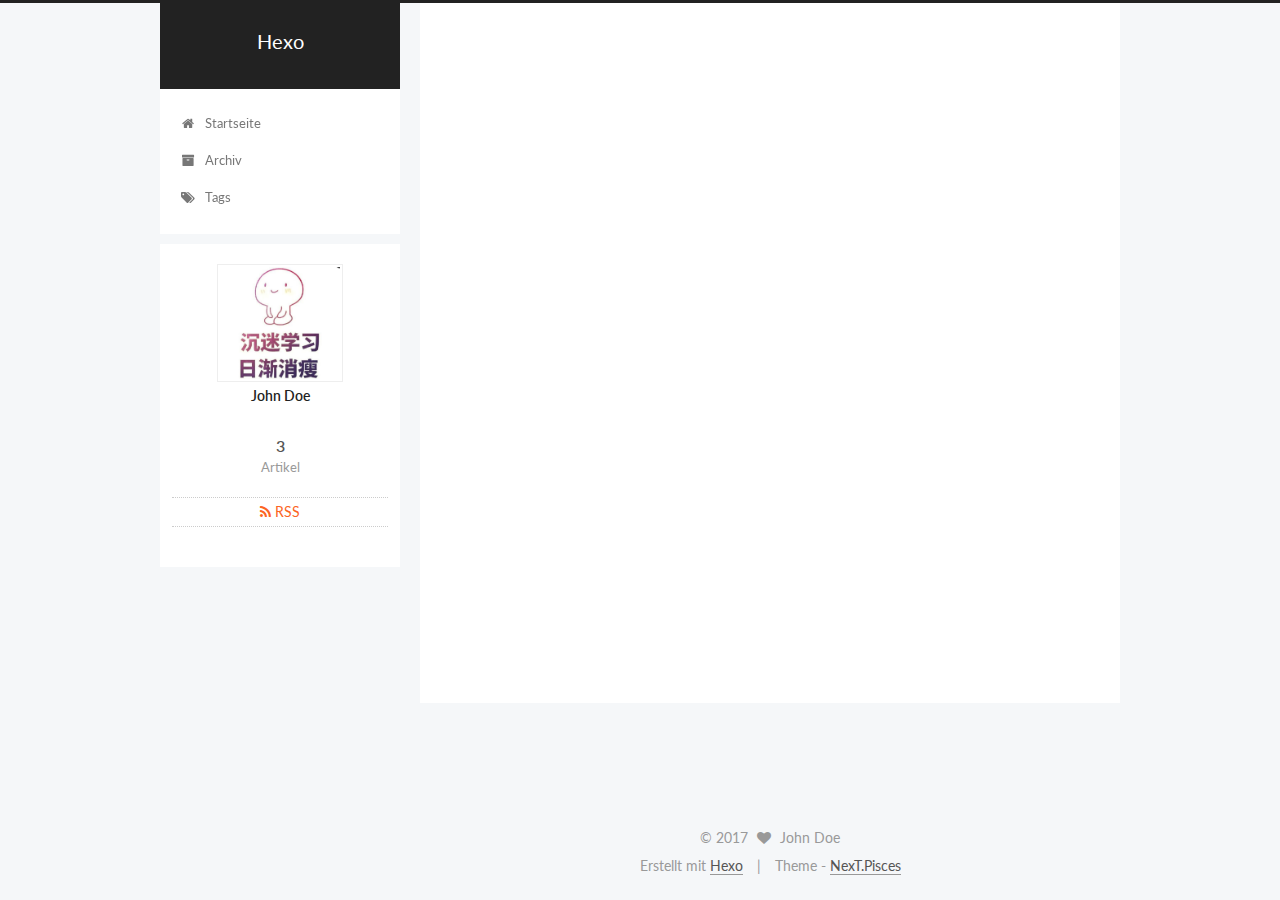
==== commit 4bf097d5: "Site updated: 2017-01-12 15:03:16" ====
--- a/index.html
+++ b/index.html
@@ -240,7 +240,7 @@
   
 
   <article class="post post-type-normal " itemscope itemtype="http://schema.org/Article">
-  <link itemprop="mainEntityOfPage" href="http://yoursite.com/2017/01/12/test/">
+  <link itemprop="mainEntityOfPage" href="http://yoursite.com/2017/01/12/404/">
 
   <span style="display:none" itemprop="author" itemscope itemtype="http://schema.org/Person">
     <meta itemprop="name" content="John Doe">
@@ -265,8 +265,8 @@
             
               
                 
-                <a class="post-title-link" href="/2017/01/12/test/" itemprop="url">
-                  test
+                <a class="post-title-link" href="/2017/01/12/404/" itemprop="url">
+                  Unbenannt
                 </a>
               
             
@@ -282,7 +282,7 @@
               
                 <span class="post-meta-item-text">Veröffentlicht am</span>
               
-              <time title="Post created" itemprop="dateCreated datePublished" datetime="2017-01-12T11:47:40+08:00">
+              <time title="Post created" itemprop="dateCreated datePublished" datetime="2017-01-12T15:00:47+08:00">
                 2017-01-12
               </time>
             
@@ -358,7 +358,7 @@
   
 
   <article class="post post-type-normal " itemscope itemtype="http://schema.org/Article">
-  <link itemprop="mainEntityOfPage" href="http://yoursite.com/2017/01/12/article-title/">
+  <link itemprop="mainEntityOfPage" href="http://yoursite.com/2017/01/12/test/">
 
   <span style="display:none" itemprop="author" itemscope itemtype="http://schema.org/Person">
     <meta itemprop="name" content="John Doe">
@@ -383,8 +383,8 @@
             
               
                 
-                <a class="post-title-link" href="/2017/01/12/article-title/" itemprop="url">
-                  在github上的第一篇播客
+                <a class="post-title-link" href="/2017/01/12/test/" itemprop="url">
+                  test
                 </a>
               
             
@@ -400,7 +400,7 @@
               
                 <span class="post-meta-item-text">Veröffentlicht am</span>
               
-              <time title="Post created" itemprop="dateCreated datePublished" datetime="2017-01-12T11:21:33+08:00">
+              <time title="Post created" itemprop="dateCreated datePublished" datetime="2017-01-12T11:47:40+08:00">
                 2017-01-12
               </time>
             
@@ -476,7 +476,7 @@
   
 
   <article class="post post-type-normal " itemscope itemtype="http://schema.org/Article">
-  <link itemprop="mainEntityOfPage" href="http://yoursite.com/2017/01/12/hello-world/">
+  <link itemprop="mainEntityOfPage" href="http://yoursite.com/2017/01/12/article-title/">
 
   <span style="display:none" itemprop="author" itemscope itemtype="http://schema.org/Person">
     <meta itemprop="name" content="John Doe">
@@ -501,8 +501,8 @@
             
               
                 
-                <a class="post-title-link" href="/2017/01/12/hello-world/" itemprop="url">
-                  Hello World
+                <a class="post-title-link" href="/2017/01/12/article-title/" itemprop="url">
+                  在github上的第一篇播客
                 </a>
               
             
@@ -518,7 +518,7 @@
               
                 <span class="post-meta-item-text">Veröffentlicht am</span>
               
-              <time title="Post created" itemprop="dateCreated datePublished" datetime="2017-01-12T10:37:30+08:00">
+              <time title="Post created" itemprop="dateCreated datePublished" datetime="2017-01-12T11:21:33+08:00">
                 2017-01-12
               </time>
             
@@ -556,16 +556,7 @@
       
         
           
-            <p>Welcome to <a href="https://hexo.io/" target="_blank" rel="external">Hexo</a>! This is your very first post. Check <a href="https://hexo.io/docs/" target="_blank" rel="external">documentation</a> for more info. If you get any problems when using Hexo, you can find the answer in <a href="https://hexo.io/docs/troubleshooting.html" target="_blank" rel="external">troubleshooting</a> or you can ask me on <a href="https://github.com/hexojs/hexo/issues" target="_blank" rel="external">GitHub</a>.</p>
-<h2 id="Quick-Start"><a href="#Quick-Start" class="headerlink" title="Quick Start"></a>Quick Start</h2><h3 id="Create-a-new-post"><a href="#Create-a-new-post" class="headerlink" title="Create a new post"></a>Create a new post</h3><figure class="highlight bash"><table><tr><td class="gutter"><pre><div class="line">1</div></pre></td><td class="code"><pre><div class="line">$ hexo new <span class="string">"My New Post"</span></div></pre></td></tr></table></figure>
-<p>More info: <a href="https://hexo.io/docs/writing.html" target="_blank" rel="external">Writing</a></p>
-<h3 id="Run-server"><a href="#Run-server" class="headerlink" title="Run server"></a>Run server</h3><figure class="highlight bash"><table><tr><td class="gutter"><pre><div class="line">1</div></pre></td><td class="code"><pre><div class="line">$ hexo server</div></pre></td></tr></table></figure>
-<p>More info: <a href="https://hexo.io/docs/server.html" target="_blank" rel="external">Server</a></p>
-<h3 id="Generate-static-files"><a href="#Generate-static-files" class="headerlink" title="Generate static files"></a>Generate static files</h3><figure class="highlight bash"><table><tr><td class="gutter"><pre><div class="line">1</div></pre></td><td class="code"><pre><div class="line">$ hexo generate</div></pre></td></tr></table></figure>
-<p>More info: <a href="https://hexo.io/docs/generating.html" target="_blank" rel="external">Generating</a></p>
-<h3 id="Deploy-to-remote-sites"><a href="#Deploy-to-remote-sites" class="headerlink" title="Deploy to remote sites"></a>Deploy to remote sites</h3><figure class="highlight bash"><table><tr><td class="gutter"><pre><div class="line">1</div></pre></td><td class="code"><pre><div class="line">$ hexo deploy</div></pre></td></tr></table></figure>
-<p>More info: <a href="https://hexo.io/docs/deployment.html" target="_blank" rel="external">Deployment</a></p>
-
+            
           
         
       
--- a/css/main.css
+++ b/css/main.css
@@ -1686,7 +1686,7 @@
   width: 4px;
   height: 4px;
   border-radius: 50%;
-  background: #f93226;
+  background: #cbff83;
 }
 .links-of-blogroll {
   font-size: 13px;
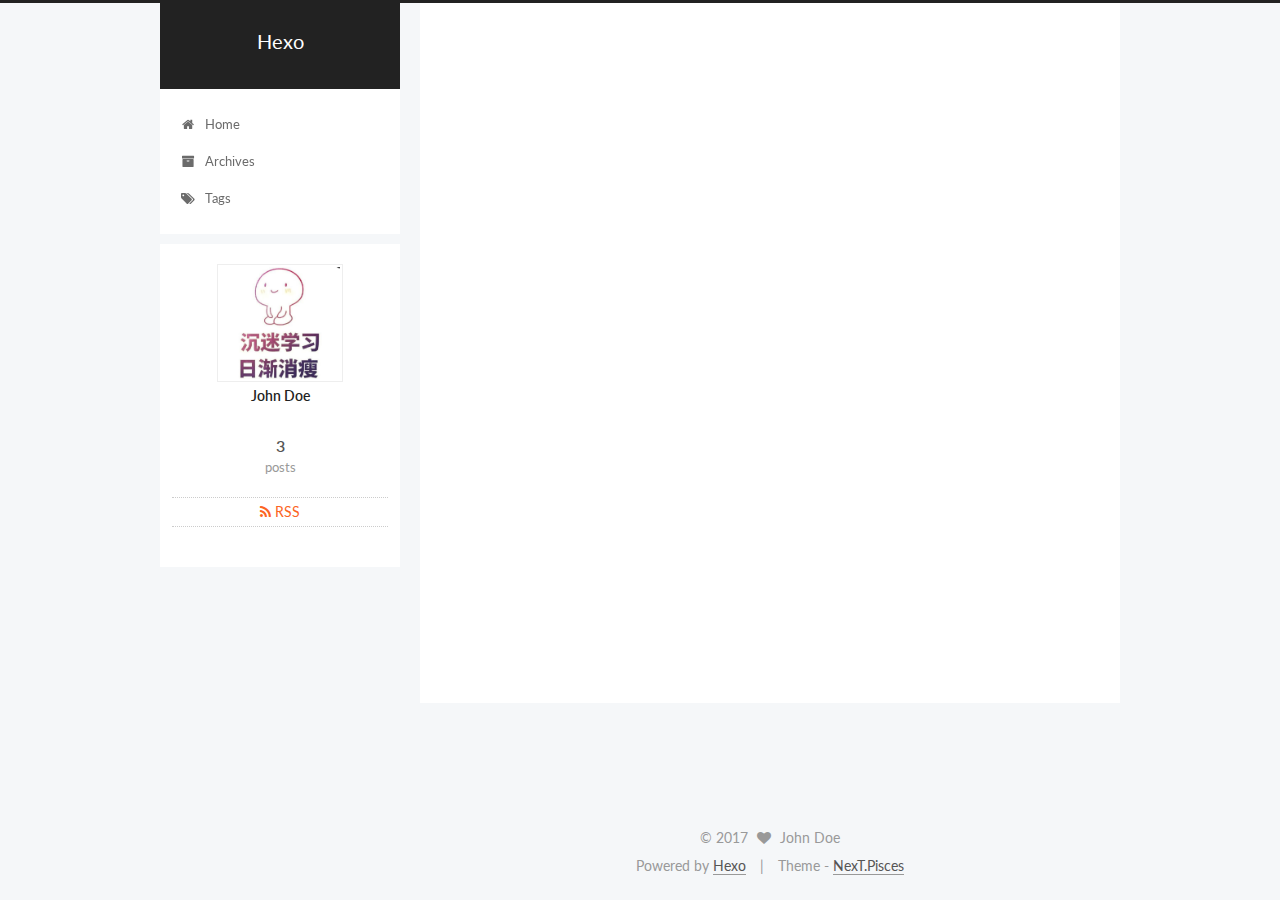
==== commit 4c6d5f62: "Site updated: 2017-01-12 15:04:37" ====
--- a/index.html
+++ b/index.html
@@ -187,7 +187,7 @@
             
               <i class="menu-item-icon fa fa-fw fa-home"></i> <br />
             
-            Startseite
+            Home
           </a>
         </li>
       
@@ -197,7 +197,7 @@
             
               <i class="menu-item-icon fa fa-fw fa-archive"></i> <br />
             
-            Archiv
+            Archives
           </a>
         </li>
       
@@ -266,7 +266,7 @@
               
                 
                 <a class="post-title-link" href="/2017/01/12/404/" itemprop="url">
-                  Unbenannt
+                  Untitled
                 </a>
               
             
@@ -280,7 +280,7 @@
                 <i class="fa fa-calendar-o"></i>
               </span>
               
-                <span class="post-meta-item-text">Veröffentlicht am</span>
+                <span class="post-meta-item-text">Posted on</span>
               
               <time title="Post created" itemprop="dateCreated datePublished" datetime="2017-01-12T15:00:47+08:00">
                 2017-01-12
@@ -398,7 +398,7 @@
                 <i class="fa fa-calendar-o"></i>
               </span>
               
-                <span class="post-meta-item-text">Veröffentlicht am</span>
+                <span class="post-meta-item-text">Posted on</span>
               
               <time title="Post created" itemprop="dateCreated datePublished" datetime="2017-01-12T11:47:40+08:00">
                 2017-01-12
@@ -516,7 +516,7 @@
                 <i class="fa fa-calendar-o"></i>
               </span>
               
-                <span class="post-meta-item-text">Veröffentlicht am</span>
+                <span class="post-meta-item-text">Posted on</span>
               
               <time title="Post created" itemprop="dateCreated datePublished" datetime="2017-01-12T11:21:33+08:00">
                 2017-01-12
@@ -629,7 +629,7 @@
             <div class="site-state-item site-state-posts">
               <a href="/archives">
                 <span class="site-state-item-count">3</span>
-                <span class="site-state-item-name">Artikel</span>
+                <span class="site-state-item-name">posts</span>
               </a>
             </div>
           
@@ -688,7 +688,7 @@
 
 
 <div class="powered-by">
-  Erstellt mit  <a class="theme-link" href="https://hexo.io">Hexo</a>
+  Powered by <a class="theme-link" href="https://hexo.io">Hexo</a>
 </div>
 
 <div class="theme-info">
--- a/css/main.css
+++ b/css/main.css
@@ -1686,7 +1686,7 @@
   width: 4px;
   height: 4px;
   border-radius: 50%;
-  background: #cbff83;
+  background: #8afff1;
 }
 .links-of-blogroll {
   font-size: 13px;
